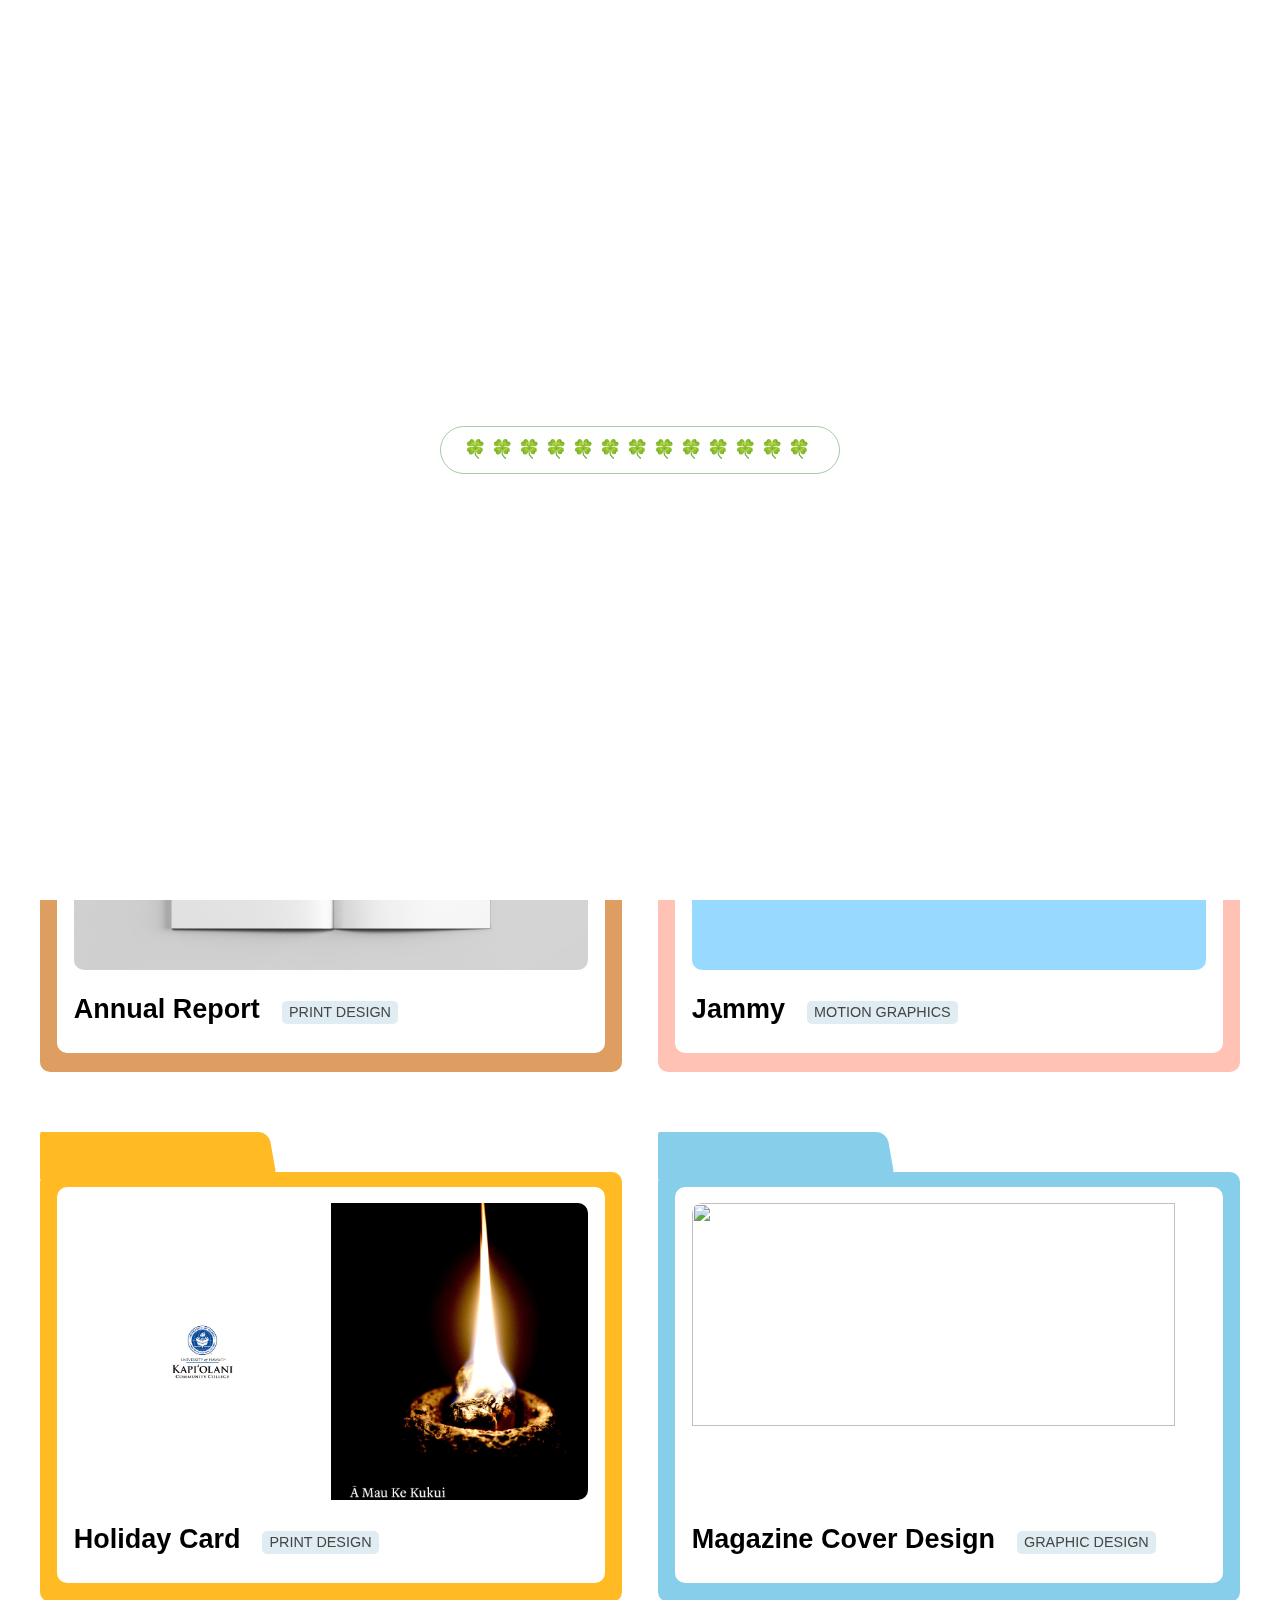
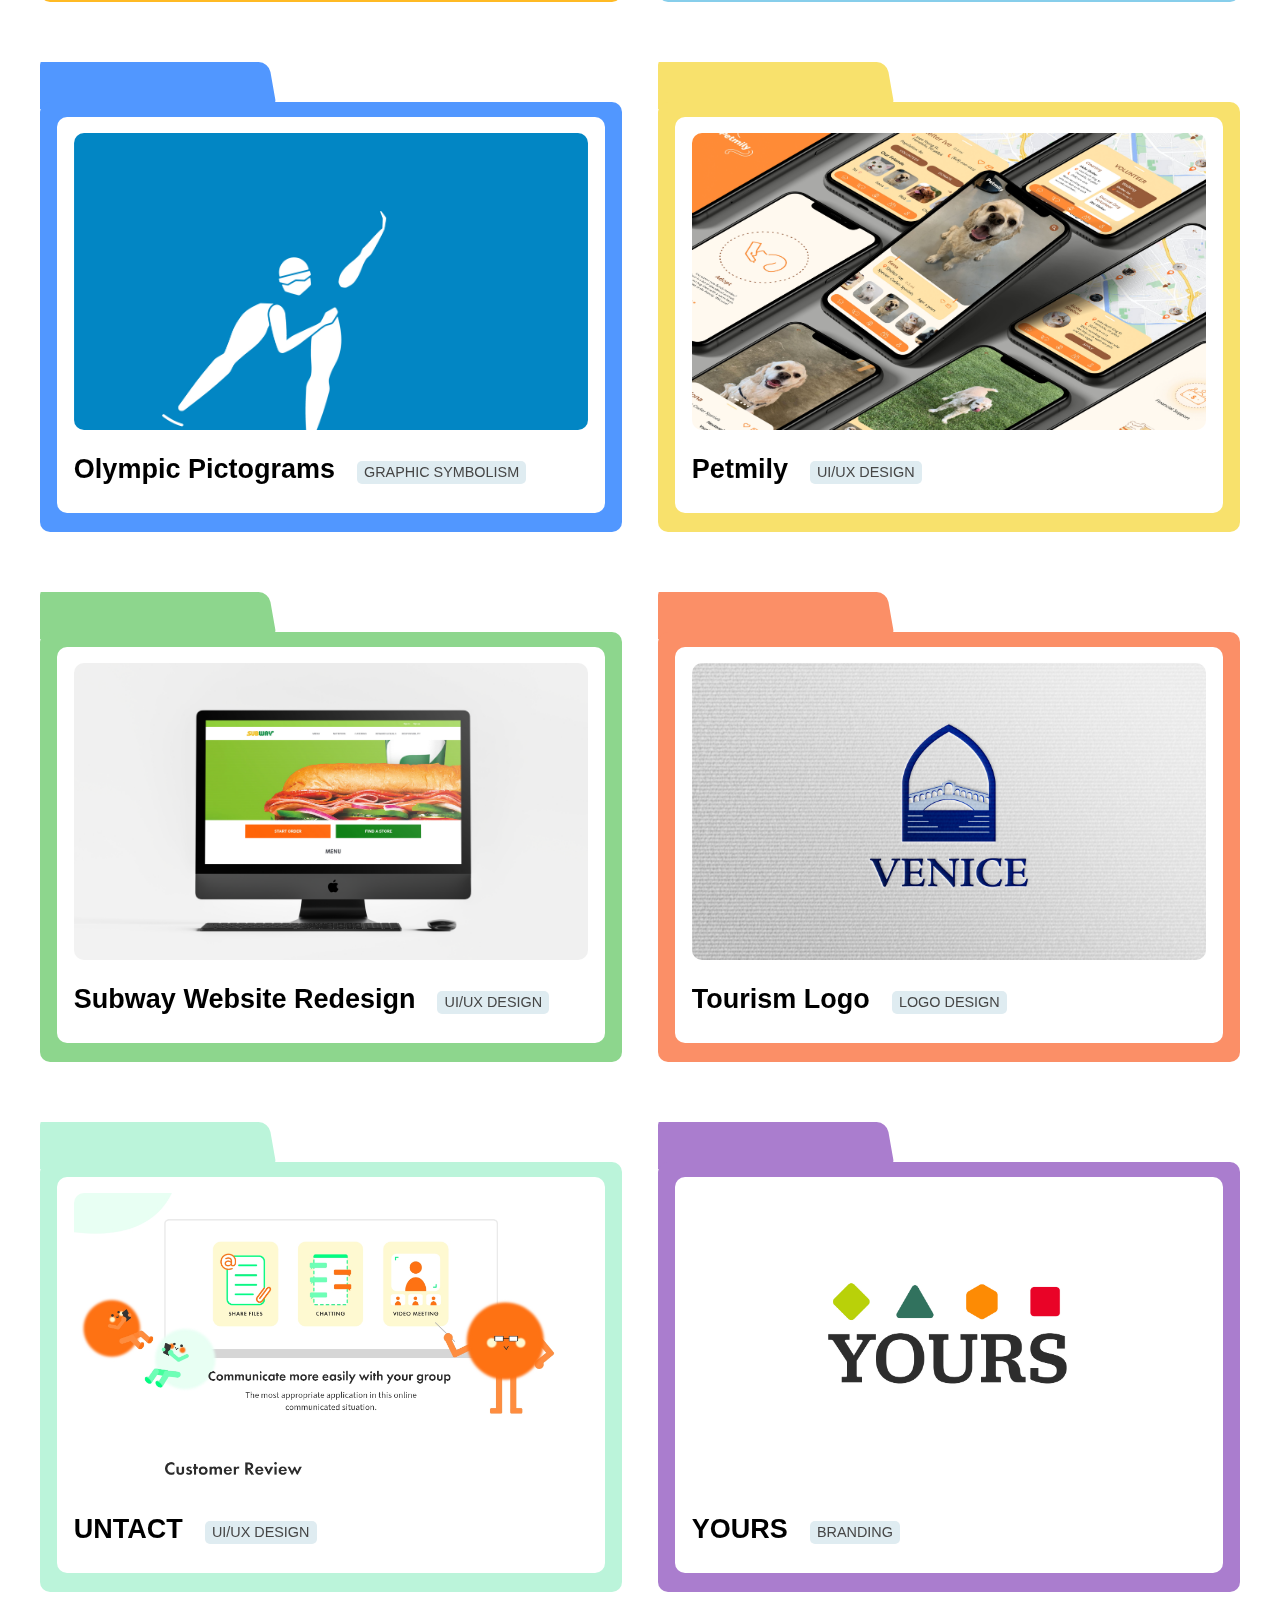
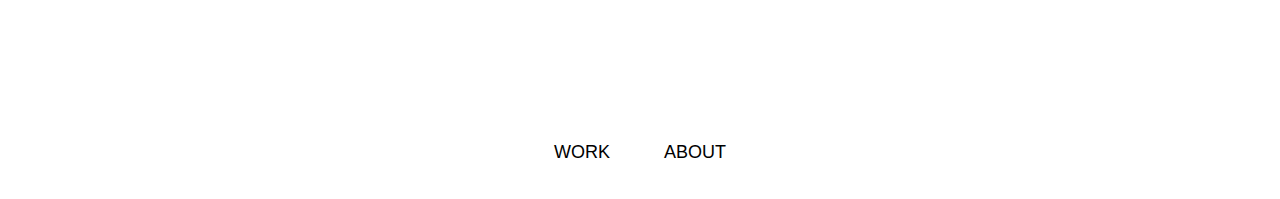
==== index.html @ aa12ef84 "editing" ====
<!DOCTYPE html>
<html lang="en">
<head>
    <meta charset="UTF-8">
    <meta http-equiv="X-UA-Compatible" content="IE=edge">
    <meta name="viewport" content="width=device-width, initial-scale=1.0">
    <title>portfolio2022</title>

    <!-- MAIN CSS STYLES -->
    <link rel="stylesheet" href="css/style.css">

    <!-- ADOBE FONTS -->
    <link rel="stylesheet" href="https://use.typekit.net/hqu1irl.css">

</head>

<body>
    <div class="splashscreen">
        <div class="progress-bar" id="progress">
            <div class="progress-bar__percent" data-emoji="🍀"></div>
        </div>
    </div>
    
    <header class="site-header">
        <div class="container">
            <div class="site-logo">
                <h1><a href="index.html"><img src="img/my logo.png" alt="logo"></a></h1>
            </div>
            <nav class="site-nav">
                <ul>
                    <li><a href="#work">WORK</a></li>
                    <li><a href="about.html">ABOUT</a></li>
                </ul>
            </nav>
        </div>
    </header>

    <main class="site-main">
        <section class="hero">
            <div class="container">
                <div class="hero-left">
                    <h1 class="color">Hello World!</h1> 
                    <h1>I'm Jiho Han.</h1><br>
                    <h2>Lorem ipsum dolor sit amet consectetur<br> adipisicing elit. Sapiente, expedita.</h2>
                </div>
                <div class="hero-right">
                    <img src="img/memojihov2.gif" alt="herogif">
                </div>
            </div>
        </section>

        
            <div class="container">
                <h2>💻 Portfolio</h2>
            </div>

        <section id="work">
            <div class="container">
                
                <div class="folder float-on-hover">
                    <div class="folder-top first"></div>
                        <div class="folder-square first">
                            <div class="folder-white">
                                <a href="annualreport.html"><img src="img/annualreport/inside 3.jpg"></a>
                                <div class="folder-text">
                                    <h2>Annual Report</h2>
                                    <p>Print Design</p>
                                </div>
                            </div>
                        </div>
                    </div>
                </div>

                <div class="folder float-on-hover">
                    <div class="folder-top second"></div>
                        <div class="folder-square second">
                            <div class="folder-white">
                                <a href="jammy.html"><img src="img/jammy/Jammy.jpg"></a>
                                <div class="folder-text">
                                    <h2>Jammy</h2>
                                    <p>Motion Graphics</p>
                                </div>
                            </div>
                        </div>
                    </div>
                </div>

                <div class="folder float-on-hover">
                    <div class="folder-top third"></div>
                        <div class="folder-square third">
                            <div class="folder-white">
                                <a href="holidaycard.html"><img src="img/holidaycard/2021_KCC_HolidayCard_V3.jpg"></a>
                                <div class="folder-text">
                                    <h2>Holiday Card</h2>
                                    <p>Print Design</p>
                                </div>
                            </div>
                        </div>
                    </div>
                </div>

                <div class="folder float-on-hover">
                    <div class="folder-top fourth"></div>
                        <div class="folder-square fourth">
                            <div class="folder-white">
                                <a href="leahi.html"><img src="img/leahicover/cover1.jpg"></a>
                                <div class="folder-text">
                                    <h2>Magazine Cover Design</h2>
                                    <p>Graphic Design</p>
                                </div>
                            </div>
                        </div>
                    </div>
                </div>

                <div class="folder float-on-hover">
                    <div class="folder-top fifth"></div>
                        <div class="folder-square fifth">
                            <div class="folder-white">
                                <a href="olympic.html"><img src="img/olympic/cover.jpg"></a>
                                <div class="folder-text">
                                    <h2>Olympic Pictograms</h2>
                                    <p>Graphic Symbolism</p>
                                </div>
                            </div>
                        </div>
                    </div>
                </div>

                <div class="folder float-on-hover">
                    <div class="folder-top sixth"></div>
                        <div class="folder-square sixth">
                            <div class="folder-white">
                                <a href="petmily.html"><img src="img/petmily/cover.jpg"></a>
                                <div class="folder-text">
                                    <h2>Petmily</h2>
                                    <p>UI/UX Design</p>
                                </div>
                            </div>
                        </div>
                    </div>
                </div>

                <div class="folder float-on-hover">
                    <div class="folder-top seventh"></div>
                        <div class="folder-square seventh">
                            <div class="folder-white">
                                <a href="subway.html"><img src="img/subway/Mockup1.jpg"></a>
                                <div class="folder-text">
                                    <h2>Subway Website Redesign</h2>
                                    <p>UI/UX Design</p>
                                </div>
                            </div>
                        </div>
                    </div>
                </div>

                <div class="folder float-on-hover">
                    <div class="folder-top eighth"></div>
                        <div class="folder-square eighth">
                            <div class="folder-white">
                                <a href="tourismlogo.html"><img src="img/tourismlogo/Tourism Logo mockup.jpg"></a>
                                <div class="folder-text">
                                    <h2>Tourism Logo</h2>
                                    <p>Logo Design</p>
                                </div>
                            </div>
                        </div>
                    </div>
                </div>

                <div class="folder float-on-hover">
                    <div class="folder-top ninth"></div>
                        <div class="folder-square ninth">
                            <div class="folder-white">
                                <a href="untact.html"><img src="img/untact/Untact1.jpg"></a>
                                <div class="folder-text">
                                    <h2>UNTACT</h2>
                                    <p>UI/UX Design</p>
                                </div>
                            </div>
                        </div>
                    </div>
                </div>

                <div class="folder float-on-hover">
                    <div class="folder-top tenth"></div>
                        <div class="folder-square tenth">
                            <div class="folder-white">
                                <a href="yours.html"><img src="img/yours/Logo-01.jpg"></a>
                                <div class="folder-text">
                                    <h2>YOURS</h2>
                                    <p>Branding</p>
                                </div>
                            </div>
                        </div>
                    </div>
                </div>

            </div>
        </section>
    </main>

    <footer class="site-footer">
        <div class="container">
            <nav class="site-nav">
                <ul>
                    <li><a href="index.html">WORK</a></li>
                    <li><a href="about.html">ABOUT</a></li>
                </ul>
            </nav>
        </div>
    </footer>


    <!-- EMOJI LOADING BAR -->
    <script src="js/loading.js"></script>

</body>

</html>
---- css/style.css ----
/* GLOBAL RESETS */
* {
  -webkit-box-sizing: border-box;
          box-sizing: border-box;
}

html {
  background-color: white;
}

body {
  margin: 0;
}

#sub-work {
  background-color: rgba(255, 235, 193, 0.11);
}

/* COLOR FOR FOLDERS */
a {
  text-decoration: none;
  cursor: pointer;
}

.site-header {
  display: block;
}
.site-header .container {
  display: -webkit-box;
  display: -ms-flexbox;
  display: flex;
  -webkit-box-pack: justify;
      -ms-flex-pack: justify;
          justify-content: space-between;
  padding-bottom: 1em;
}
.site-header .site-logo {
  margin-top: 1.2em;
}
.site-header .site-logo img {
  width: 60%;
}
.site-header .site-nav ul {
  display: -webkit-box;
  display: -ms-flexbox;
  display: flex;
  margin-top: 2em;
}
.site-header .site-nav ul li {
  list-style: none;
  margin-left: 1.5em;
}
.site-header .site-nav ul li a {
  color: black;
}

.site-footer {
  display: block;
  margin-bottom: 1em;
}
.site-footer .container {
  display: -webkit-box;
  display: -ms-flexbox;
  display: flex;
  -webkit-box-pack: center;
      -ms-flex-pack: center;
          justify-content: center;
}
.site-footer .site-nav ul {
  display: -webkit-box;
  display: -ms-flexbox;
  display: flex;
  margin-top: 2em;
  padding: 0;
}
.site-footer .site-nav ul li {
  list-style: none;
  margin: 0 1.5em;
}
.site-footer .site-nav ul li a {
  color: black;
}

/* CONTAINER */
.container {
  max-width: 1200px;
  margin: 0 auto;
}

.sub-container {
  max-width: 1000px;
  margin: 0 auto;
}

/* MEDIA QUERIES */
/* RESPONSIVE TYPOGRAPHY */
body {
  font-size: 87.5%;
}

@media (min-width: 768px) {
  body {
    font-size: 100%;
  }
}
@media (min-width: 1250px) {
  body {
    font-size: 112.5%;
  }
}
/* VIDEO */
video {
  max-width: 1000px;
  margin: 0 auto;
}

/* SUB-PAGE TEXT LAYOUT */
.row {
  display: -webkit-box;
  display: -ms-flexbox;
  display: flex;
  -webkit-box-pack: justify;
      -ms-flex-pack: justify;
          justify-content: space-between;
  margin-bottom: 1em;
}

.row-center {
  display: -webkit-box;
  display: -ms-flexbox;
  display: flex;
  -webkit-box-pack: center;
      -ms-flex-pack: center;
          justify-content: center;
  margin-bottom: 1em;
}

.one-half.column {
  width: 49%;
}

.one-third.column {
  width: 32%;
}

.two-thirds.column {
  width: 60%;
}

.one-fourth.column {
  width: 24%;
}

.three-fourth.column {
  width: 70%;
}

/* FOR UNTACT GRID */
.grid-container {
  display: -ms-grid;
  display: grid;
  -ms-grid-columns: 490px 1em 490px;
  grid-template-columns: 490px 490px;
  -ms-grid-rows: 700px 1em 375px 1em auto;
  grid-template-rows: 700px 375px auto;
  grid-gap: 1em;
}
.grid-container > *:nth-child(1) {
  -ms-grid-row: 1;
  -ms-grid-column: 1;
}
.grid-container > *:nth-child(2) {
  -ms-grid-row: 1;
  -ms-grid-column: 3;
}
.grid-container > *:nth-child(3) {
  -ms-grid-row: 3;
  -ms-grid-column: 1;
}
.grid-container > *:nth-child(4) {
  -ms-grid-row: 3;
  -ms-grid-column: 3;
}
.grid-container > *:nth-child(5) {
  -ms-grid-row: 5;
  -ms-grid-column: 1;
}
.grid-container > *:nth-child(6) {
  -ms-grid-row: 5;
  -ms-grid-column: 3;
}
.grid-container img {
  margin: 0;
}

.grid-item4 {
  padding-top: 335px;
}

.grid-container img {
  max-width: 100%;
}

.site-nav a {
  position: relative;
}
.site-nav a::before {
  -webkit-transform: scaleX(0);
          transform: scaleX(0);
  -webkit-transform-origin: bottom right;
          transform-origin: bottom right;
}
.site-nav a:hover::before {
  -webkit-transform: scaleX(1);
          transform: scaleX(1);
  -webkit-transform-origin: bottom left;
          transform-origin: bottom left;
}
.site-nav a::before {
  content: " ";
  display: block;
  position: absolute;
  top: 0;
  right: 0;
  bottom: 0;
  left: 0;
  inset: 0 0 0 0;
  background: #ffba26;
  z-index: -1;
  -webkit-transition: -webkit-transform 0.3s ease;
  transition: -webkit-transform 0.3s ease;
  transition: transform 0.3s ease;
  transition: transform 0.3s ease, -webkit-transform 0.3s ease;
}

.site-logo a {
  position: relative;
}
.site-logo a::before {
  -webkit-transform: scaleX(0);
          transform: scaleX(0);
  -webkit-transform-origin: bottom right;
          transform-origin: bottom right;
}
.site-logo a:hover::before {
  -webkit-transform: scaleX(1);
          transform: scaleX(1);
  -webkit-transform-origin: bottom left;
          transform-origin: bottom left;
}
.site-logo a::before {
  content: " ";
  display: block;
  position: absolute;
  top: 0;
  right: 0;
  bottom: 0;
  left: 0;
  inset: 70% 0 0 0;
  background: #ffba26;
  z-index: -1;
  -webkit-transition: -webkit-transform 0.3s ease;
  transition: -webkit-transform 0.3s ease;
  transition: transform 0.3s ease;
  transition: transform 0.3s ease, -webkit-transform 0.3s ease;
}

.float-on-hover {
  -webkit-transform: perspective(1px) translateZ(0);
          transform: perspective(1px) translateZ(0);
  -webkit-transition-duration: 0.3s;
          transition-duration: 0.3s;
  -webkit-transition-property: -webkit-transform;
  transition-property: -webkit-transform;
  transition-property: transform;
  transition-property: transform, -webkit-transform;
  -webkit-transition-timing-function: ease-out;
          transition-timing-function: ease-out;
}

.float-on-hover:hover {
  -webkit-transform: translateY(-1em);
          transform: translateY(-1em);
}

.splashscreen {
  position: fixed;
  top: 0;
  left: 0;
  width: 100%;
  height: 100vh;
  background-color: white;
  opacity: 1;
  z-index: 500;
  display: -ms-grid;
  display: grid;
  place-items: center;
  -webkit-animation-name: fade-out;
          animation-name: fade-out;
  -webkit-animation-duration: 0.3s;
          animation-duration: 0.3s;
  -webkit-animation-delay: 2s;
          animation-delay: 2s;
  -webkit-animation-fill-mode: forwards;
          animation-fill-mode: forwards;
}

@-webkit-keyframes fade-out {
  0% {
    opacity: 1;
  }
  100% {
    opacity: 0;
    z-index: -1;
  }
}

@keyframes fade-out {
  0% {
    opacity: 1;
  }
  100% {
    opacity: 0;
    z-index: -1;
  }
}
.progress-bar {
  z-index: 510;
  width: 400px;
  height: 48px;
  -webkit-box-flex: 0;
      -ms-flex: 0 0 340px;
          flex: 0 0 340px;
  -ms-flex-item-align: center;
      -ms-grid-row-align: center;
      align-self: center;
  padding: 1em 0.5em;
  border: 1px solid rgba(0, 100, 0, 0.342);
  border-radius: 24px;
  text-align: left;
}
.progress-bar__percent {
  display: inline-block;
  position: relative;
  bottom: 1.15em;
  text-align: center;
  width: 16px;
  height: 16px;
  float: left;
  padding: 0.75em;
}
.progress-bar__percent::before {
  display: block;
  content: attr(data-emoji);
}

.hero {
  padding: 3em 0;
}

.hero .container {
  display: -webkit-box;
  display: -ms-flexbox;
  display: flex;
  -webkit-box-pack: justify;
      -ms-flex-pack: justify;
          justify-content: space-between;
  font-family: "arboria", Helvetica, sans-serif;
}
.hero .container .hero-left {
  margin-top: 2.5em;
}
.hero .container .hero-left h1 {
  font-size: 4em;
  line-height: 1.1;
  text-align: left;
}
.hero .container .hero-left h2 {
  font-size: 1.8em;
  line-height: 1.3;
  font-weight: 300;
  margin: 0;
}
.hero .container .hero-left .color {
  color: #ffba26;
}
.hero .container .hero-right {
  max-width: 50%;
}

.about-hero {
  margin-bottom: 8em;
}
.about-hero .container {
  display: -webkit-box;
  display: -ms-flexbox;
  display: flex;
  -webkit-box-pack: center;
      -ms-flex-pack: center;
          justify-content: center;
  font-family: "arboria", Helvetica, sans-serif;
}

.about-right {
  margin-top: 4em;
  margin-left: 3em;
  -webkit-box-pack: left;
      -ms-flex-pack: left;
          justify-content: left;
  -webkit-box-align: center;
      -ms-flex-align: center;
          align-items: center;
}
.about-right h1 {
  font-size: 2em;
  margin: 0;
}
.about-right h2 {
  margin: 0;
  color: #ffba26;
}
.about-right h3 {
  font-weight: 300;
}
.about-right ul {
  list-style: none;
}
.about-right ul hr {
  display: block;
  margin-top: 0.5em;
  margin-bottom: 0.5em;
  margin-left: auto;
  margin-right: auto;
  border-style: inset;
  border-width: 1px;
}

.sub-hero .annualreport {
  background-image: url(../img/holidaycard/cover.jpg);
  background-position: center;
  background-size: cover;
  background-repeat: no-repeat;
}
.sub-hero .jammy {
  background-image: url(../img/jammy/Jammy.jpg);
  background-position: center;
  background-size: cover;
  background-repeat: no-repeat;
}
.sub-hero .holidaycard {
  background-image: url(../img/holidaycard/cover.jpg);
  background-position: center;
  background-size: cover;
  background-repeat: no-repeat;
}
.sub-hero .leahi {
  background-image: url(../../img/leahicover/cover1.jpg);
  background-position: center;
  background-size: cover;
  background-repeat: no-repeat;
}
.sub-hero .olympic {
  background-image: url(../img/olympic/cover.jpg);
  background-position: center;
  background-size: cover;
  background-repeat: no-repeat;
}
.sub-hero .petmily {
  background-image: url(../img/petmily/cover.jpg);
  background-position: center;
  background-size: cover;
  background-repeat: no-repeat;
}
.sub-hero .subway {
  background-image: url(../img/subway/Mockup1.jpg);
  background-position: center;
  background-size: cover;
  background-repeat: no-repeat;
}
.sub-hero .tourism {
  background-image: url(../img/tourismlogo/nathan-riley-k-7nACY1gC0-unsplash.jpg);
  background-position: center;
  background-size: cover;
  background-repeat: no-repeat;
}
.sub-hero .yours {
  background-image: url(../img/yours/Logo-01.jpg);
  background-position: center;
  background-size: cover;
  background-repeat: no-repeat;
}
.sub-hero .untact {
  background-image: url(../img/untact/logo-01.jpg);
  background-position: center;
  background-size: cover;
  background-repeat: no-repeat;
}
.sub-hero h1 {
  font-family: "arboria", Helvetica, sans-serif;
  font-size: 10em;
  position: relative;
  text-align: center;
  color: white;
  z-index: 2;
  padding: 20vh;
  background-color: rgba(0, 0, 0, 0.288);
}

#sub-work .annualreport-back {
  background-color: #df9e61;
  width: 100%;
  margin: 0;
  color: transparent;
  font-size: 0.5em;
}
#sub-work .jammy-back {
  background-color: #FFC2B4;
  width: 100%;
  margin: 0;
  color: transparent;
  font-size: 0.5em;
}
#sub-work .holidaycard-back {
  background-color: #ffba24;
  width: 100%;
  margin: 0;
  color: transparent;
  font-size: 0.5em;
}
#sub-work .leahi-back {
  background-color: skyblue;
  width: 100%;
  margin: 0;
  color: transparent;
  font-size: 0.5em;
}
#sub-work .olympic-back {
  background-color: #5197ff;
  width: 100%;
  margin: 0;
  color: transparent;
  font-size: 0.5em;
}
#sub-work .petmily-back {
  background-color: #F8E16C;
  width: 100%;
  margin: 0;
  color: transparent;
  font-size: 0.5em;
}
#sub-work .subway-back {
  background-color: #8dd68d;
  width: 100%;
  margin: 0;
  color: transparent;
  font-size: 0.5em;
}
#sub-work .tourism-back {
  background-color: #FB8F67;
  width: 100%;
  margin: 0;
  color: transparent;
  font-size: 0.5em;
}
#sub-work .yours-back {
  background-color: #AA7DCE;
  width: 100%;
  margin: 0;
  color: transparent;
  font-size: 0.5em;
}
#sub-work .untact-back {
  background-color: #BBF4DA;
  width: 100%;
  margin: 0;
  color: transparent;
  font-size: 0.5em;
}

/* RESPONSIVE IMAGES */
img {
  max-width: 100%;
  height: auto;
}

/* MAIN PAGE FOLDER WORK */
#work {
  max-width: 1200px;
  margin: 0 auto;
  display: -ms-grid;
  display: grid;
  grid-column-gap: 2em;
  -ms-grid-rows: (530px)[4];
  grid-template-rows: repeat(4, 530px);
  -ms-grid-columns: 1fr 2em 1fr;
  grid-template-columns: 1fr 1fr;
  padding: 0.5em 0;
}
#work > *:nth-child(1) {
  -ms-grid-row: 1;
  -ms-grid-column: 1;
}
#work > *:nth-child(2) {
  -ms-grid-row: 1;
  -ms-grid-column: 3;
}
#work > *:nth-child(3) {
  -ms-grid-row: 2;
  -ms-grid-column: 1;
}
#work > *:nth-child(4) {
  -ms-grid-row: 2;
  -ms-grid-column: 3;
}
#work > *:nth-child(5) {
  -ms-grid-row: 3;
  -ms-grid-column: 1;
}
#work > *:nth-child(6) {
  -ms-grid-row: 3;
  -ms-grid-column: 3;
}
#work > *:nth-child(7) {
  -ms-grid-row: 4;
  -ms-grid-column: 1;
}
#work > *:nth-child(8) {
  -ms-grid-row: 4;
  -ms-grid-column: 3;
}

@media (max-width: 768px) {
  #work {
    display: -webkit-box;
    display: -ms-flexbox;
    display: flex;
    -ms-flex-wrap: wrap;
        flex-wrap: wrap;
  }
  #work .folder-text {
    margin-top: 0.5em;
  }
  #work h2 {
    font-size: 2em;
  }
  #work p {
    font-size: 1em;
  }
}
@media (max-width: 1245px) {
  body {
    margin-left: 1.3em;
    margin-right: 1.3em;
  }
}
.folder {
  max-width: 100%;
  height: auto;
  aspect-ratio: 1;
  overflow: hidden;
  border-radius: 10px;
  position: relative;
}
.folder .folder-top {
  width: 100%;
  height: 8%;
  background: #fceca5;
  -webkit-transform: skew(10deg) translate(-60%);
          transform: skew(10deg) translate(-60%);
  position: relative;
  top: 7px;
  border-radius: 10px;
}
.folder .folder-square {
  background: #fceca5;
  width: 100%;
  height: 74%;
  position: relative;
  border-radius: 10px;
  z-index: 1;
}
.folder .folder-square img {
  border-radius: 10px;
  width: 94%;
  height: 75%;
  margin: 3%;
  margin-bottom: 0;
  -o-object-fit: cover;
     object-fit: cover;
  overflow: hidden;
}
.folder .folder-text {
  display: -webkit-box;
  display: -ms-flexbox;
  display: flex;
  -webkit-box-align: center;
      -ms-flex-align: center;
          align-items: center;
  margin-top: 0.3em;
}
.folder .folder-text h2 {
  margin-top: 2.5%;
  margin-left: 3%;
}
.folder .folder-text p {
  font-size: 0.8em;
  margin-top: 0.8em;
  margin-left: 4%;
  color: #464646;
  padding: 0.2em 0.5em 0.3em 0.5em;
  background-color: #dfecf1;
  border-radius: 5px;
  text-transform: uppercase;
}
.folder .folder-white {
  background: white;
  width: 94%;
  height: 92%;
  position: relative;
  top: 3.5%;
  left: 3%;
  border-radius: 10px;
}

/* SUB-PAGE */
.sub-container {
  padding: 3em 0;
  font-family: "arboria", Helvetica, sans-serif;
}
.sub-container h3 {
  font-weight: 400;
  margin-top: 0.2em;
  margin-bottom: 0.5em;
}
.sub-container p {
  margin-bottom: 4em;
}
.sub-container .button {
  margin-top: 3em;
}
.sub-container .button h3 {
  display: inline-block;
  padding: 0.5em 1em;
  font-weight: 700;
  color: white;
  background-color: #ffba26;
  text-align: center;
}
.sub-container .button:hover h3 {
  background-color: lightgreen;
}

/* FOLDER COLORS */
.folder-top.first,
.folder-square.first {
  background-color: #df9e61;
}

.folder-top.second,
.folder-square.second {
  background-color: #FFC2B4;
}

.folder-top.third,
.folder-square.third {
  background-color: #ffba24;
}

.folder-top.fourth,
.folder-square.fourth {
  background-color: skyblue;
}

.folder-top.fifth,
.folder-square.fifth {
  background-color: #5197ff;
}

.folder-top.sixth,
.folder-square.sixth {
  background-color: #F8E16C;
}

.folder-top.seventh,
.folder-square.seventh {
  background-color: #8dd68d;
}

.folder-top.eighth,
.folder-square.eighth {
  background-color: #FB8F67;
}

.folder-top.ninth,
.folder-square.ninth {
  background-color: #BBF4DA;
}

.folder-top.tenth,
.folder-square.tenth {
  background-color: #AA7DCE;
}

h1 {
  margin: 0;
}

h2 {
  font-family: "arboria", Helvetica, sans-serif;
}

h3 {
  margin: 0;
}

.site-header,
.site-footer {
  font-family: "arboria", Helvetica, sans-serif;
}

#work {
  font-family: "arboria", Helvetica, sans-serif;
}
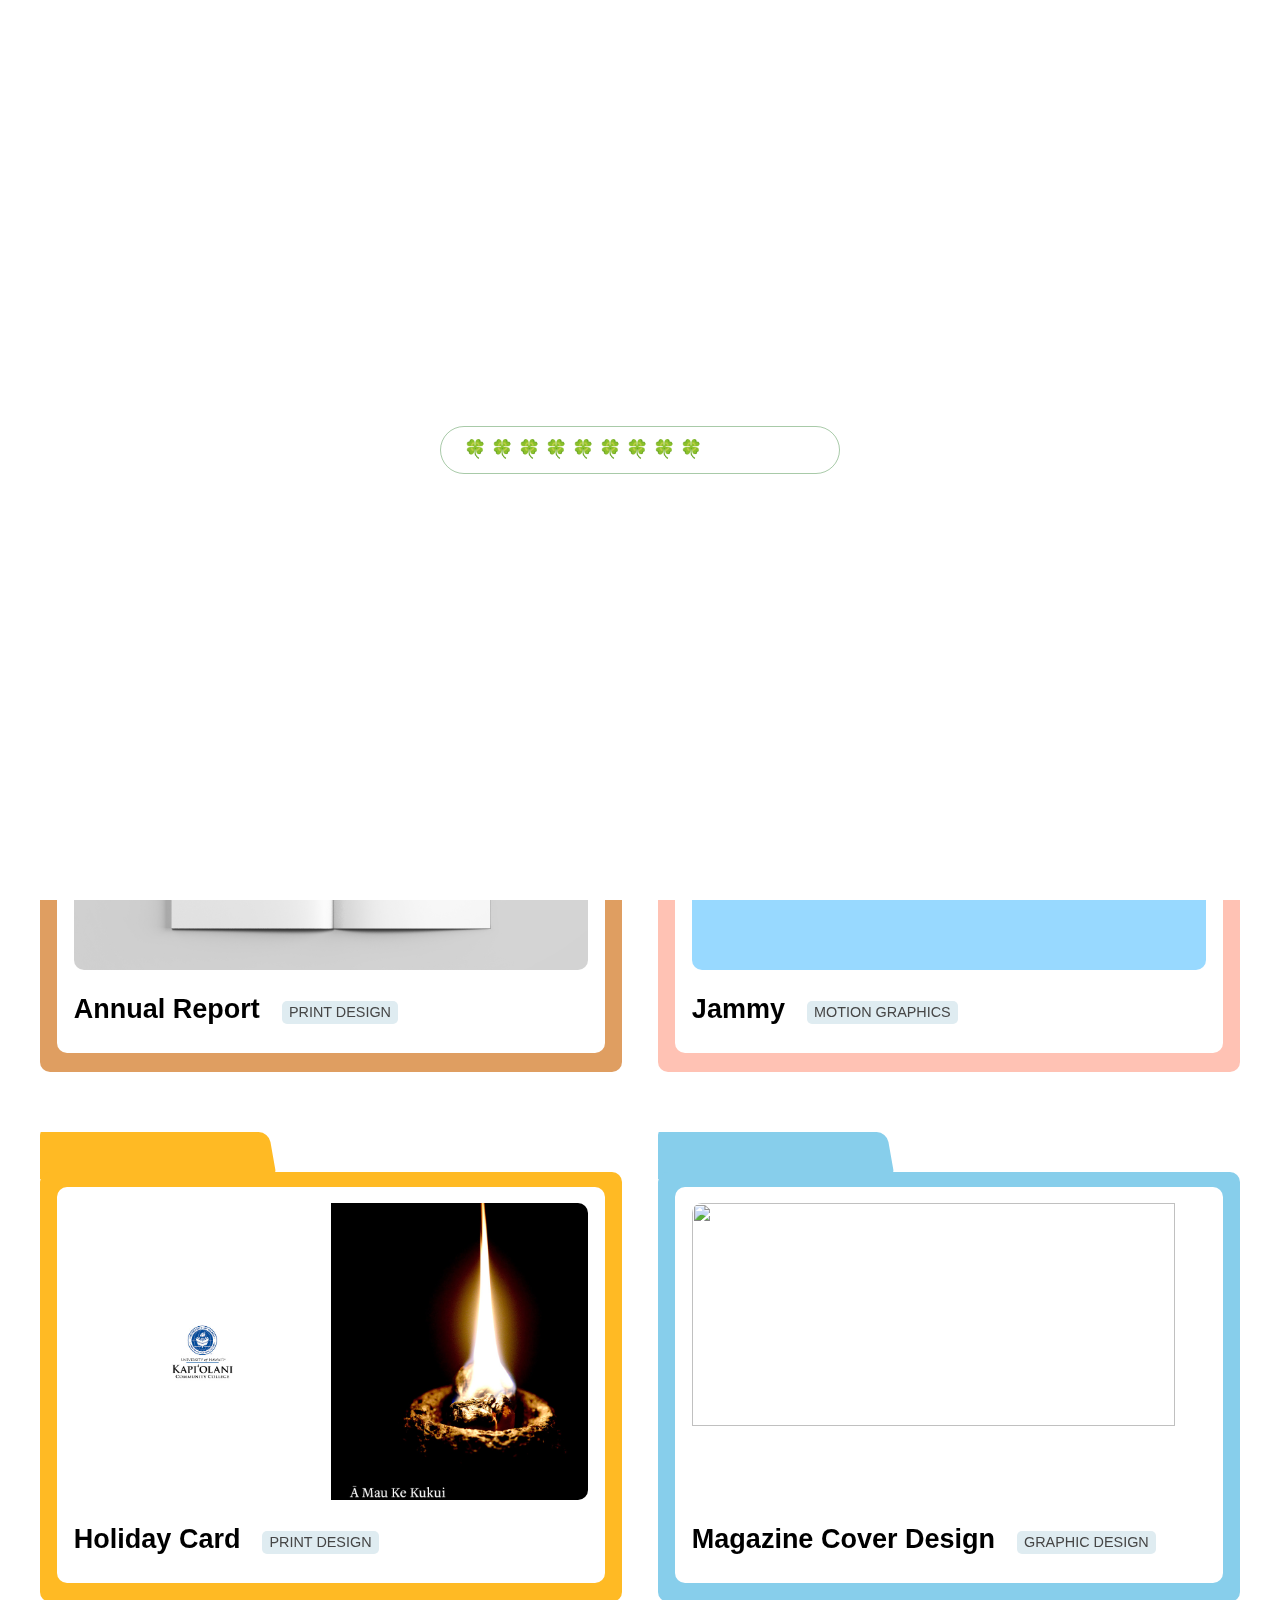
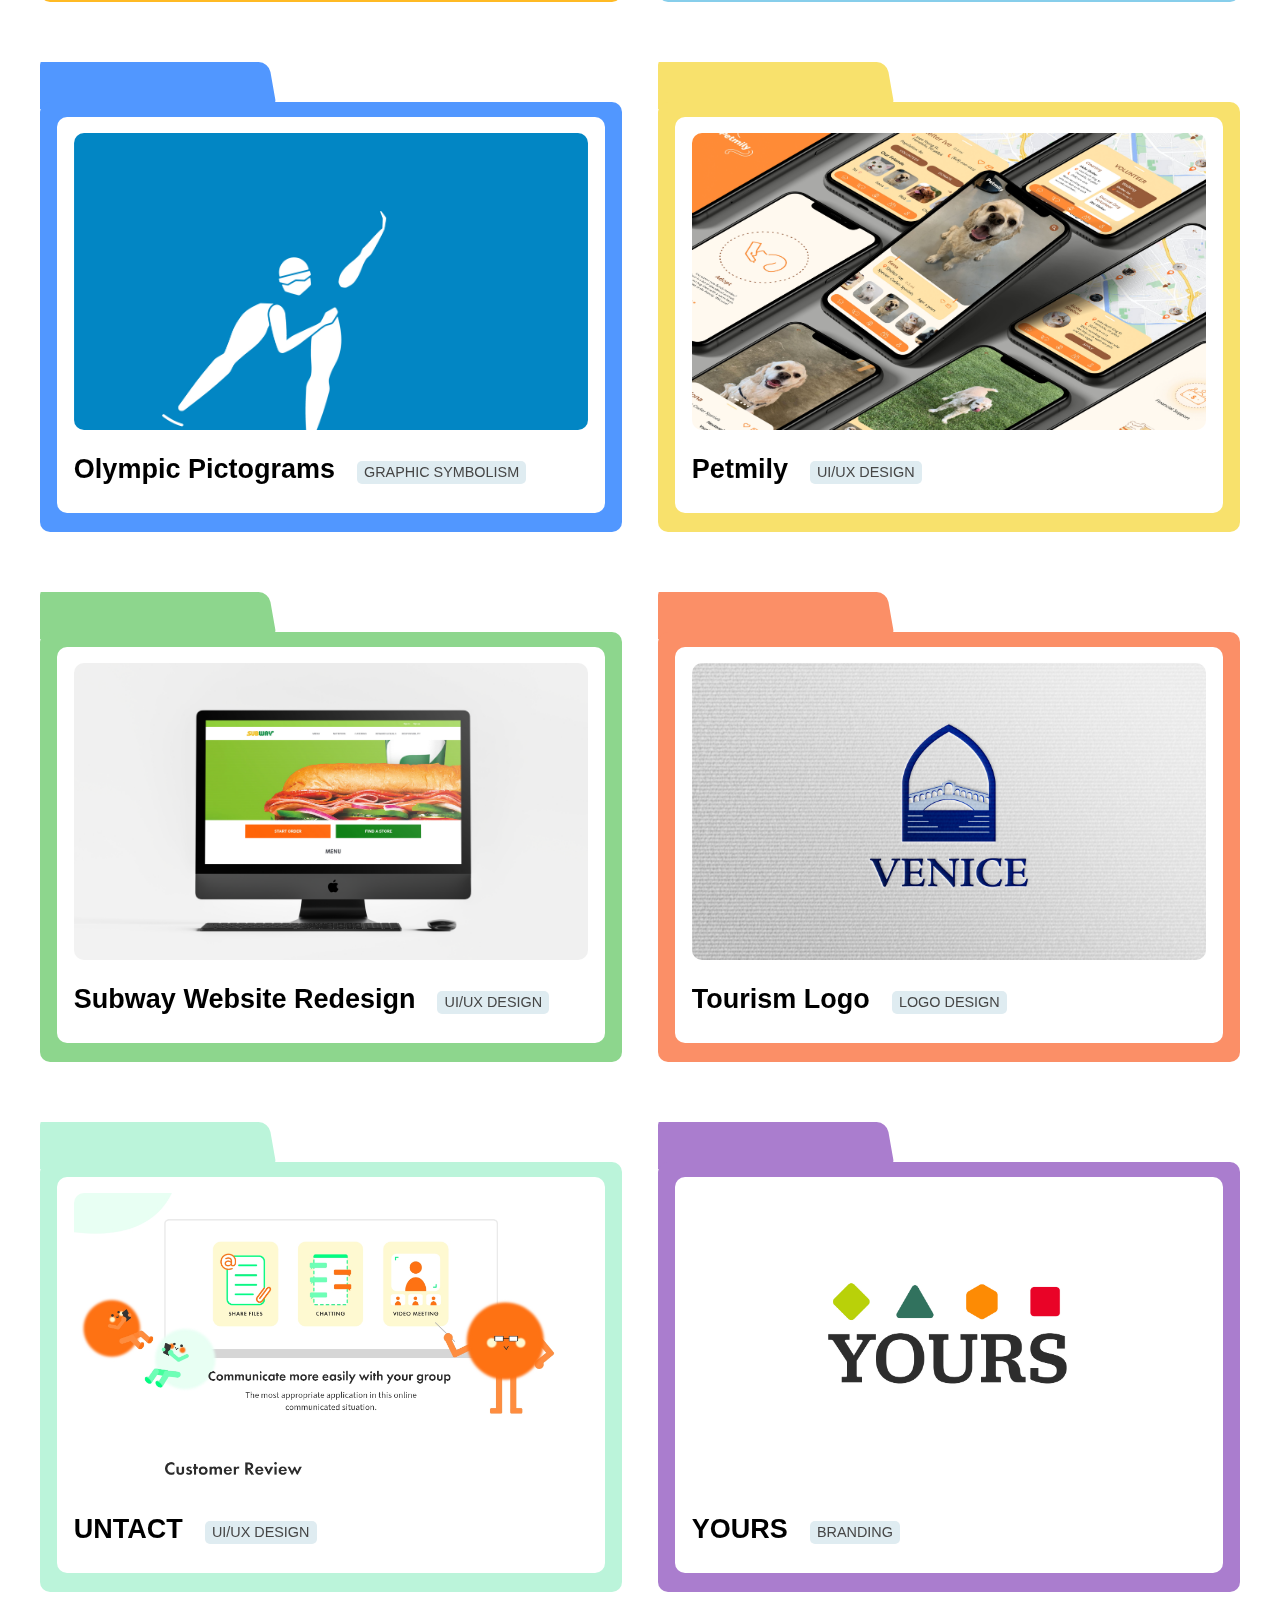
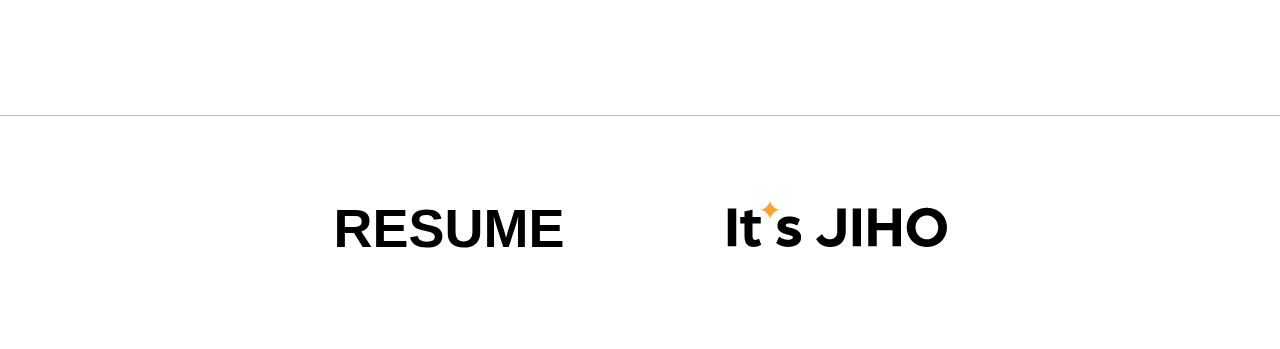
==== commit 8ad57027: "footer&img&text edit" ====
--- a/index.html
+++ b/index.html
@@ -41,7 +41,7 @@
                 <div class="hero-left">
                     <h1 class="color">Hello World!</h1> 
                     <h1>I'm Jiho Han.</h1><br>
-                    <h2>Lorem ipsum dolor sit amet consectetur<br> adipisicing elit. Sapiente, expedita.</h2>
+                    <h2>I'm a UI designer in Hawaii.<br> Nice to see you!</h2>
                 </div>
                 <div class="hero-right">
                     <img src="img/memojihov2.gif" alt="herogif">
@@ -196,26 +196,34 @@
                         </div>
                     </div>
                 </div>
-
+                
             </div>
         </section>
     </main>
 
+    <hr>
     <footer class="site-footer">
         <div class="container">
             <nav class="site-nav">
                 <ul>
-                    <li><a href="index.html">WORK</a></li>
-                    <li><a href="about.html">ABOUT</a></li>
+                    <li><a href="img/Resume v3.pdf">RESUME</a></li>
+                    <li><a href="index.html"><img src="img/my logo.png" alt="logo"></a></li>
                 </ul>
             </nav>
         </div>
+        
     </footer>
 
 
     <!-- EMOJI LOADING BAR -->
     <script src="js/loading.js"></script>
 
+    <!-- SMOOTH SCROLL BY CHRIS FERDINANDI https://github.com/cferdinandi/smooth-scroll -->
+    <script src="js/smoothscroll.js"></script>
+    <script>
+        var scroll = new SmoothScroll('a[href*="#"]');
+    </script>
+
 </body>
 
 </html>--- a/css/style.css
+++ b/css/style.css
@@ -10,10 +10,6 @@
 
 body {
   margin: 0;
-}
-
-#sub-work {
-  background-color: rgba(255, 235, 193, 0.11);
 }
 
 /* COLOR FOR FOLDERS */
@@ -54,9 +50,17 @@
   color: black;
 }
 
+hr {
+  border: 0;
+  height: 1px;
+  max-width: 1800px;
+  background-color: #ffba26;
+}
+
 .site-footer {
   display: block;
-  margin-bottom: 1em;
+  padding: 2em;
+  margin-bottom: 2em;
 }
 .site-footer .container {
   display: -webkit-box;
@@ -66,6 +70,12 @@
       -ms-flex-pack: center;
           justify-content: center;
 }
+.site-footer img {
+  -webkit-box-pack: center;
+      -ms-flex-pack: center;
+          justify-content: center;
+  max-width: 100%;
+}
 .site-footer .site-nav ul {
   display: -webkit-box;
   display: -ms-flexbox;
@@ -76,6 +86,8 @@
 .site-footer .site-nav ul li {
   list-style: none;
   margin: 0 1.5em;
+  font-size: 3em;
+  font-weight: bold;
 }
 .site-footer .site-nav ul li a {
   color: black;
@@ -152,7 +164,7 @@
 }
 
 .three-fourth.column {
-  width: 70%;
+  width: 66%;
 }
 
 /* FOR UNTACT GRID */
@@ -442,7 +454,7 @@
   background-repeat: no-repeat;
 }
 .sub-hero .jammy {
-  background-image: url(../img/jammy/Jammy.jpg);
+  background-image: url(../img/jammy/hero.jpg);
   background-position: center;
   background-size: cover;
   background-repeat: no-repeat;
@@ -460,7 +472,7 @@
   background-repeat: no-repeat;
 }
 .sub-hero .olympic {
-  background-image: url(../img/olympic/cover.jpg);
+  background-image: url(../img/olympic/skijump.jpg);
   background-position: center;
   background-size: cover;
   background-repeat: no-repeat;
@@ -472,7 +484,7 @@
   background-repeat: no-repeat;
 }
 .sub-hero .subway {
-  background-image: url(../img/subway/Mockup1.jpg);
+  background-image: url(../img/subway/hero.jpg);
   background-position: center;
   background-size: cover;
   background-repeat: no-repeat;
@@ -484,13 +496,13 @@
   background-repeat: no-repeat;
 }
 .sub-hero .yours {
-  background-image: url(../img/yours/Logo-01.jpg);
+  background-image: url(../img/yours/hero1.jpg);
   background-position: center;
   background-size: cover;
   background-repeat: no-repeat;
 }
 .sub-hero .untact {
-  background-image: url(../img/untact/logo-01.jpg);
+  background-image: url(../img/untact/hero.jpg);
   background-position: center;
   background-size: cover;
   background-repeat: no-repeat;
@@ -498,12 +510,13 @@
 .sub-hero h1 {
   font-family: "arboria", Helvetica, sans-serif;
   font-size: 10em;
+  line-height: 1;
   position: relative;
   text-align: center;
   color: white;
   z-index: 2;
   padding: 20vh;
-  background-color: rgba(0, 0, 0, 0.288);
+  background-color: rgba(0, 0, 0, 0.377);
 }
 
 #sub-work .annualreport-back {
@@ -727,13 +740,23 @@
   padding: 3em 0;
   font-family: "arboria", Helvetica, sans-serif;
 }
+.sub-container img {
+  -webkit-filter: drop-shadow(4px 4px 5px rgba(0, 0, 0, 0.055));
+          filter: drop-shadow(4px 4px 5px rgba(0, 0, 0, 0.055));
+}
 .sub-container h3 {
   font-weight: 400;
-  margin-top: 0.2em;
+  margin-top: 0.1em;
+}
+.sub-container h2 {
+  font-weight: 500;
+  font-size: 1.2em;
   margin-bottom: 0.5em;
+  margin-top: 1.5em;
 }
 .sub-container p {
   margin-bottom: 4em;
+  font-weight: 100;
 }
 .sub-container .button {
   margin-top: 3em;
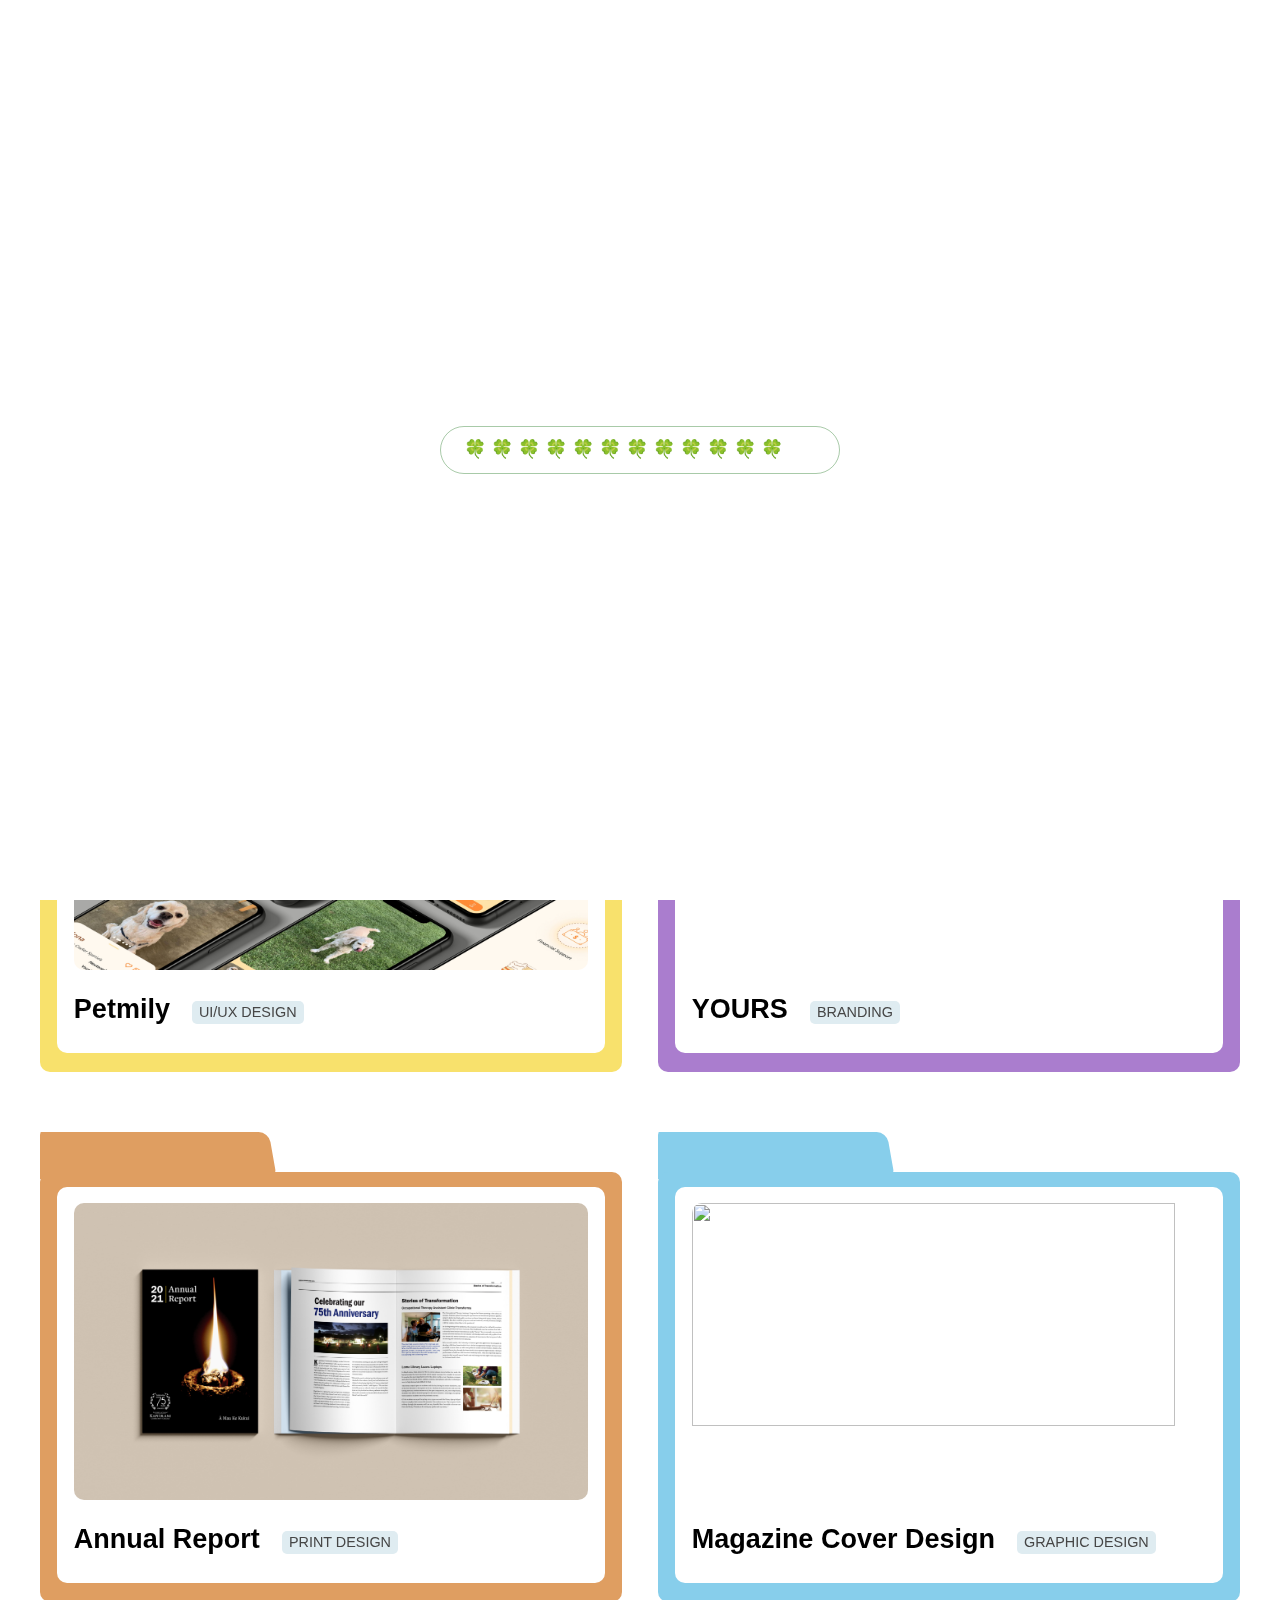
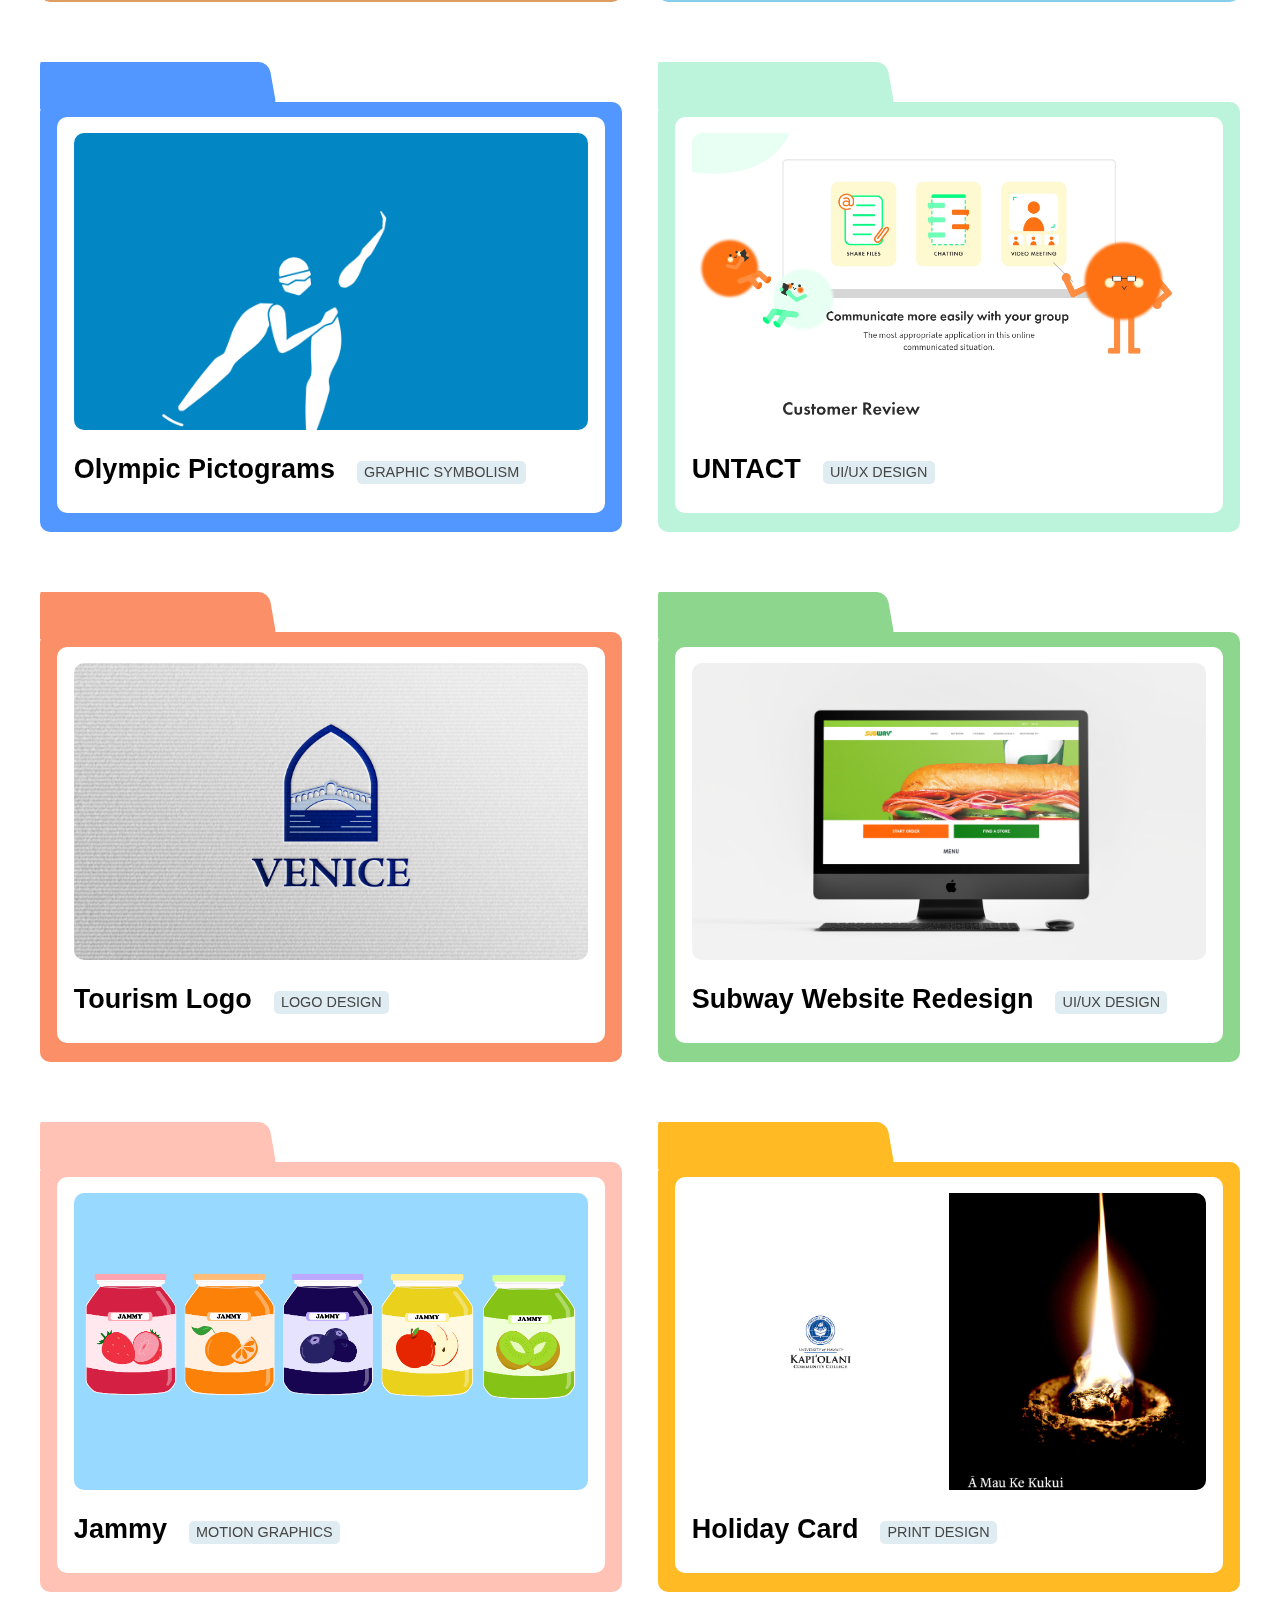
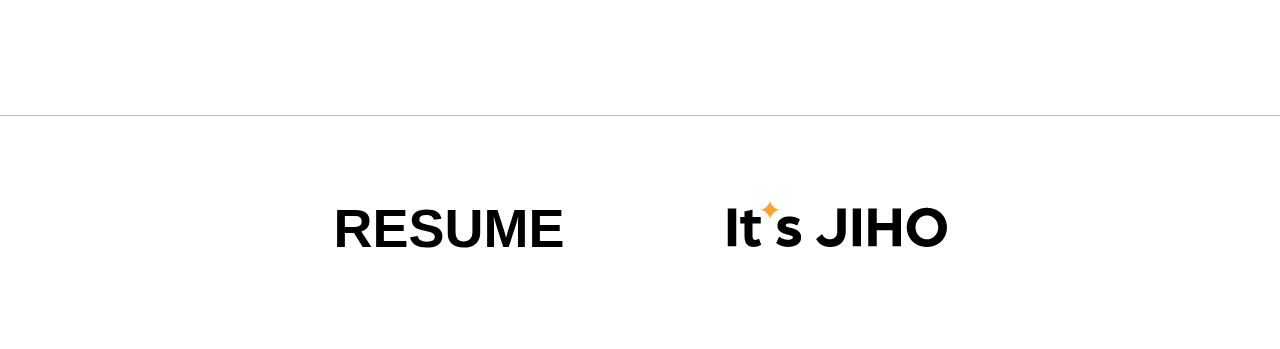
==== commit 663077d8: "fancybox and order editing" ====
--- a/index.html
+++ b/index.html
@@ -41,7 +41,7 @@
                 <div class="hero-left">
                     <h1 class="color">Hello World!</h1> 
                     <h1>I'm Jiho Han.</h1><br>
-                    <h2>I'm a UI designer in Hawaii.<br> Nice to see you!</h2>
+                    <h2>Why do you visit this site<br> What I'm not done yet</h2>
                 </div>
                 <div class="hero-right">
                     <img src="img/memojihov2.gif" alt="herogif">
@@ -56,12 +56,40 @@
 
         <section id="work">
             <div class="container">
+
+                <div class="folder float-on-hover">
+                    <div class="folder-top sixth"></div>
+                        <div class="folder-square sixth">
+                            <div class="folder-white">
+                                <a href="petmily.html"><img src="img/petmily/cover.jpg"></a>
+                                <div class="folder-text">
+                                    <h2>Petmily</h2>
+                                    <p>UI/UX Design</p>
+                                </div>
+                            </div>
+                        </div>
+                    </div>
+                </div>
+
+                <div class="folder float-on-hover">
+                    <div class="folder-top tenth"></div>
+                        <div class="folder-square tenth">
+                            <div class="folder-white">
+                                <a href="yours.html"><img src="img/yours/Logo-01.jpg"></a>
+                                <div class="folder-text">
+                                    <h2>YOURS</h2>
+                                    <p>Branding</p>
+                                </div>
+                            </div>
+                        </div>
+                    </div>
+                </div>
                 
                 <div class="folder float-on-hover">
                     <div class="folder-top first"></div>
                         <div class="folder-square first">
                             <div class="folder-white">
-                                <a href="annualreport.html"><img src="img/annualreport/inside 3.jpg"></a>
+                                <a href="annualreport.html"><img src="img/annualreport/Cover and inside.jpg"></a>
                                 <div class="folder-text">
                                     <h2>Annual Report</h2>
                                     <p>Print Design</p>
@@ -72,6 +100,76 @@
                 </div>
 
                 <div class="folder float-on-hover">
+                    <div class="folder-top fourth"></div>
+                        <div class="folder-square fourth">
+                            <div class="folder-white">
+                                <a href="leahi.html"><img src="img/leahicover/cover1.jpg"></a>
+                                <div class="folder-text">
+                                    <h2>Magazine Cover Design</h2>
+                                    <p>Graphic Design</p>
+                                </div>
+                            </div>
+                        </div>
+                    </div>
+                </div>
+                
+                <div class="folder float-on-hover">
+                    <div class="folder-top fifth"></div>
+                        <div class="folder-square fifth">
+                            <div class="folder-white">
+                                <a href="olympic.html"><img src="img/olympic/cover.jpg"></a>
+                                <div class="folder-text">
+                                    <h2>Olympic Pictograms</h2>
+                                    <p>Graphic Symbolism</p>
+                                </div>
+                            </div>
+                        </div>
+                    </div>
+                </div>
+                
+                <div class="folder float-on-hover">
+                    <div class="folder-top ninth"></div>
+                        <div class="folder-square ninth">
+                            <div class="folder-white">
+                                <a href="untact.html"><img src="img/untact/Untact1.jpg"></a>
+                                <div class="folder-text">
+                                    <h2>UNTACT</h2>
+                                    <p>UI/UX Design</p>
+                                </div>
+                            </div>
+                        </div>
+                    </div>
+                </div>
+                
+                <div class="folder float-on-hover">
+                    <div class="folder-top eighth"></div>
+                        <div class="folder-square eighth">
+                            <div class="folder-white">
+                                <a href="tourismlogo.html"><img src="img/tourismlogo/Tourism Logo mockup.jpg"></a>
+                                <div class="folder-text">
+                                    <h2>Tourism Logo</h2>
+                                    <p>Logo Design</p>
+                                </div>
+                            </div>
+                        </div>
+                    </div>
+                </div>
+                
+                <div class="folder float-on-hover">
+                    <div class="folder-top seventh"></div>
+                        <div class="folder-square seventh">
+                            <div class="folder-white">
+                                <a href="subway.html"><img src="img/subway/Mockup1.jpg"></a>
+                                <div class="folder-text">
+                                    <h2>Subway Website Redesign</h2>
+                                    <p>UI/UX Design</p>
+                                </div>
+                            </div>
+                        </div>
+                    </div>
+                </div>
+
+                <div class="folder float-on-hover">
                     <div class="folder-top second"></div>
                         <div class="folder-square second">
                             <div class="folder-white">
@@ -98,105 +196,8 @@
                         </div>
                     </div>
                 </div>
-
-                <div class="folder float-on-hover">
-                    <div class="folder-top fourth"></div>
-                        <div class="folder-square fourth">
-                            <div class="folder-white">
-                                <a href="leahi.html"><img src="img/leahicover/cover1.jpg"></a>
-                                <div class="folder-text">
-                                    <h2>Magazine Cover Design</h2>
-                                    <p>Graphic Design</p>
-                                </div>
-                            </div>
-                        </div>
-                    </div>
-                </div>
-
-                <div class="folder float-on-hover">
-                    <div class="folder-top fifth"></div>
-                        <div class="folder-square fifth">
-                            <div class="folder-white">
-                                <a href="olympic.html"><img src="img/olympic/cover.jpg"></a>
-                                <div class="folder-text">
-                                    <h2>Olympic Pictograms</h2>
-                                    <p>Graphic Symbolism</p>
-                                </div>
-                            </div>
-                        </div>
-                    </div>
-                </div>
-
-                <div class="folder float-on-hover">
-                    <div class="folder-top sixth"></div>
-                        <div class="folder-square sixth">
-                            <div class="folder-white">
-                                <a href="petmily.html"><img src="img/petmily/cover.jpg"></a>
-                                <div class="folder-text">
-                                    <h2>Petmily</h2>
-                                    <p>UI/UX Design</p>
-                                </div>
-                            </div>
-                        </div>
-                    </div>
-                </div>
-
-                <div class="folder float-on-hover">
-                    <div class="folder-top seventh"></div>
-                        <div class="folder-square seventh">
-                            <div class="folder-white">
-                                <a href="subway.html"><img src="img/subway/Mockup1.jpg"></a>
-                                <div class="folder-text">
-                                    <h2>Subway Website Redesign</h2>
-                                    <p>UI/UX Design</p>
-                                </div>
-                            </div>
-                        </div>
-                    </div>
-                </div>
-
-                <div class="folder float-on-hover">
-                    <div class="folder-top eighth"></div>
-                        <div class="folder-square eighth">
-                            <div class="folder-white">
-                                <a href="tourismlogo.html"><img src="img/tourismlogo/Tourism Logo mockup.jpg"></a>
-                                <div class="folder-text">
-                                    <h2>Tourism Logo</h2>
-                                    <p>Logo Design</p>
-                                </div>
-                            </div>
-                        </div>
-                    </div>
-                </div>
-
-                <div class="folder float-on-hover">
-                    <div class="folder-top ninth"></div>
-                        <div class="folder-square ninth">
-                            <div class="folder-white">
-                                <a href="untact.html"><img src="img/untact/Untact1.jpg"></a>
-                                <div class="folder-text">
-                                    <h2>UNTACT</h2>
-                                    <p>UI/UX Design</p>
-                                </div>
-                            </div>
-                        </div>
-                    </div>
-                </div>
-
-                <div class="folder float-on-hover">
-                    <div class="folder-top tenth"></div>
-                        <div class="folder-square tenth">
-                            <div class="folder-white">
-                                <a href="yours.html"><img src="img/yours/Logo-01.jpg"></a>
-                                <div class="folder-text">
-                                    <h2>YOURS</h2>
-                                    <p>Branding</p>
-                                </div>
-                            </div>
-                        </div>
-                    </div>
-                </div>
-                
+                      
+       
             </div>
         </section>
     </main>
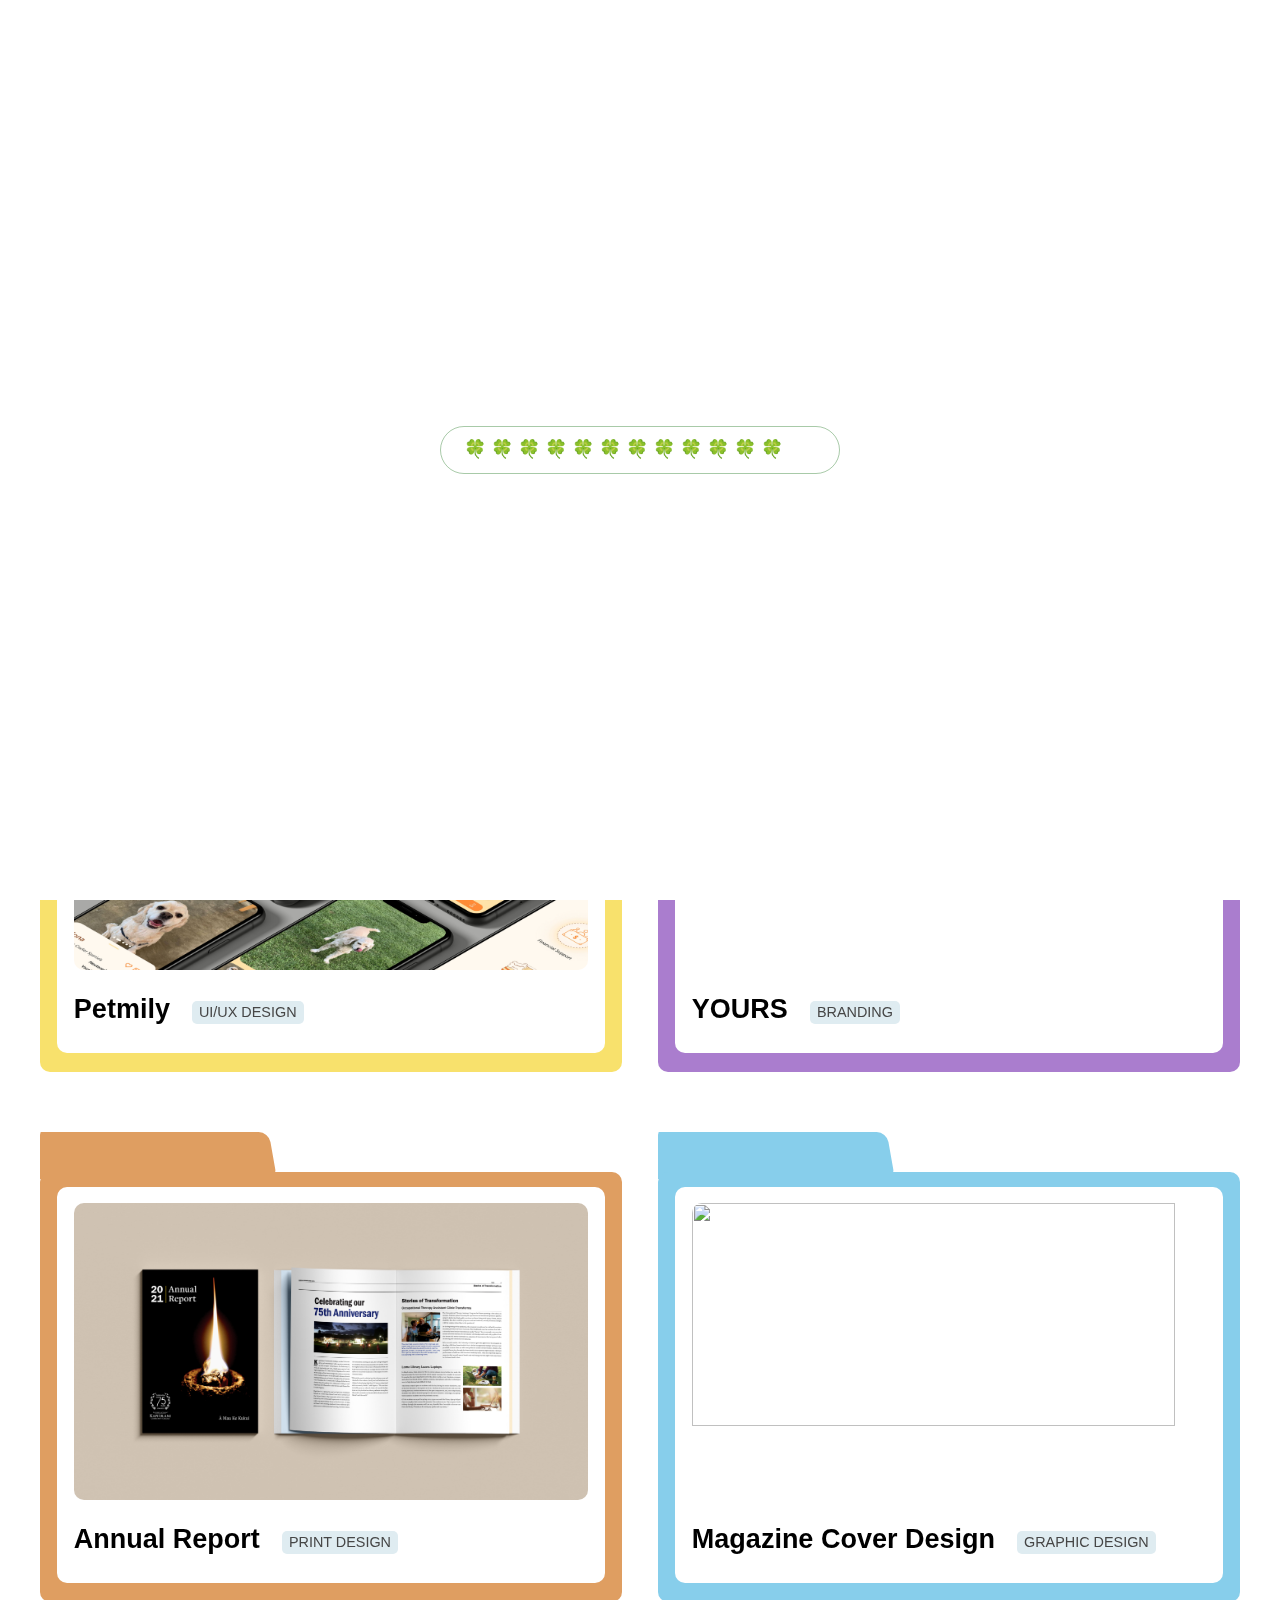
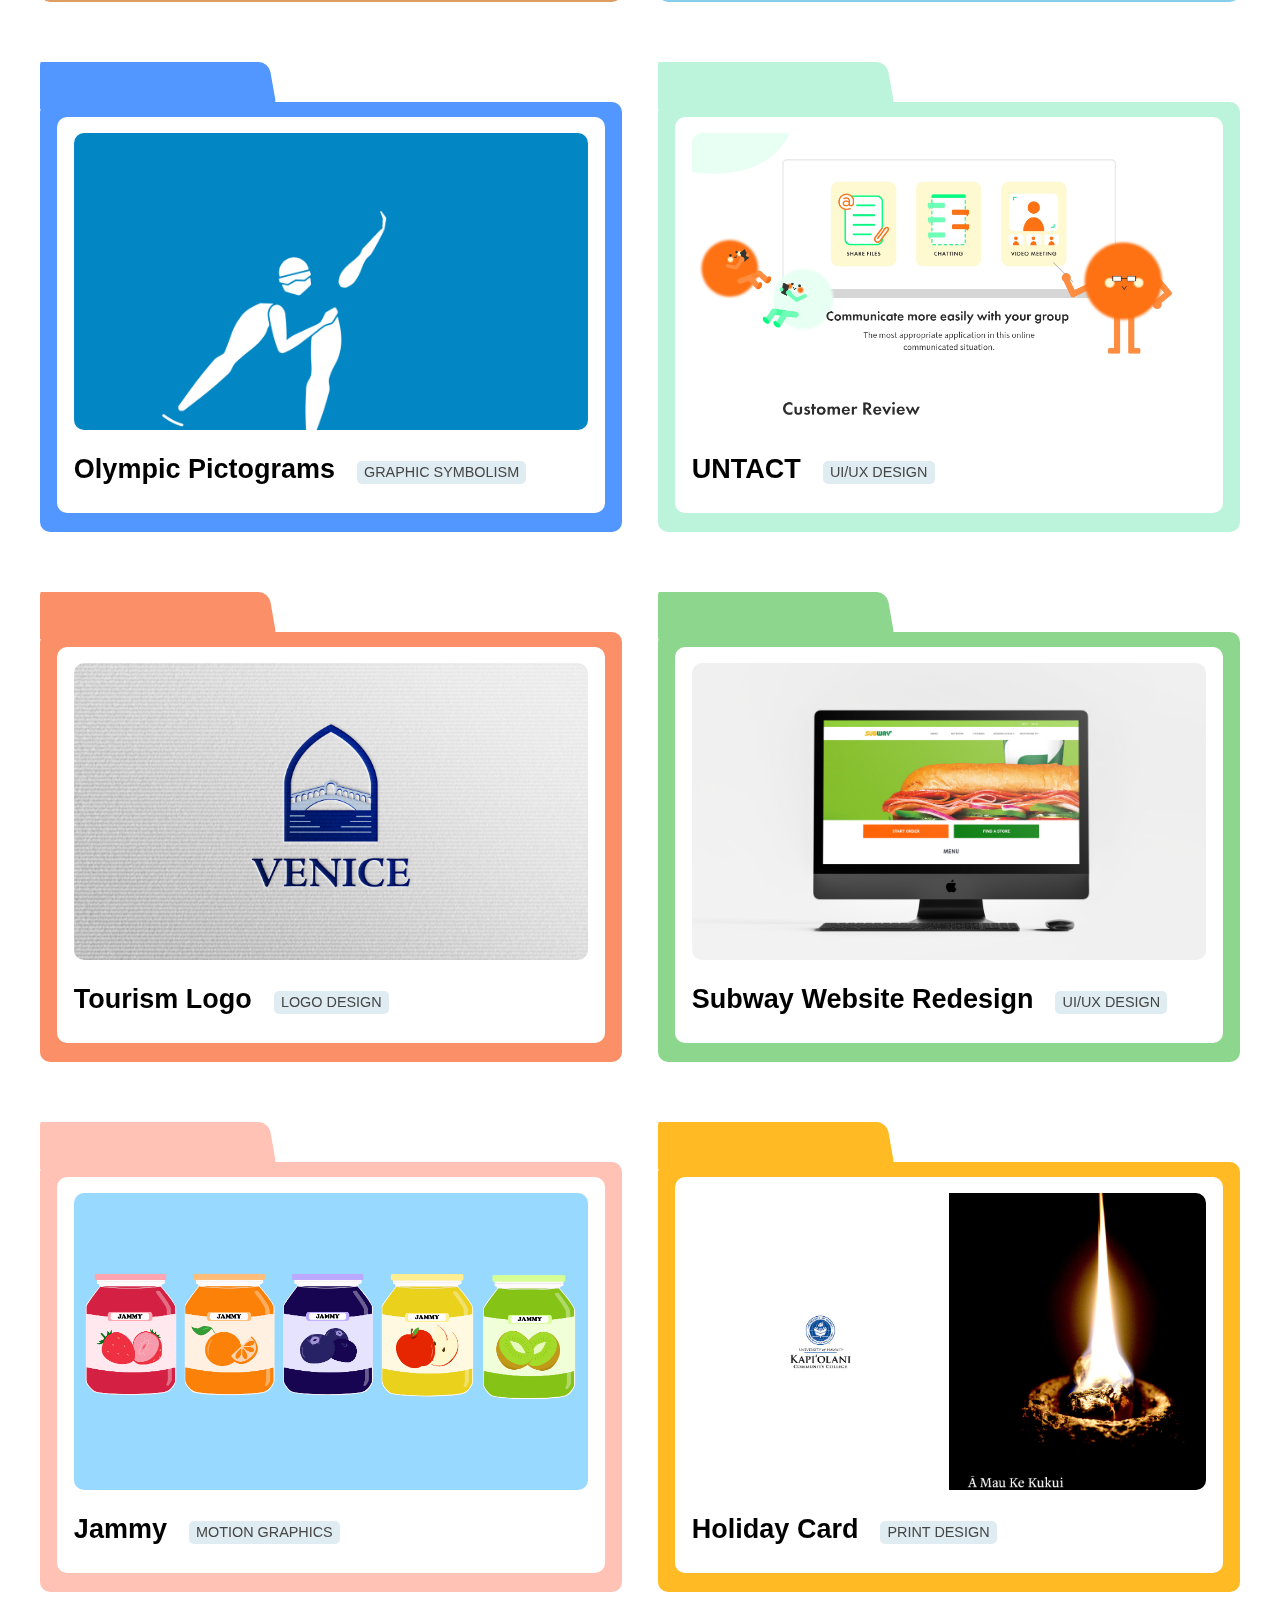
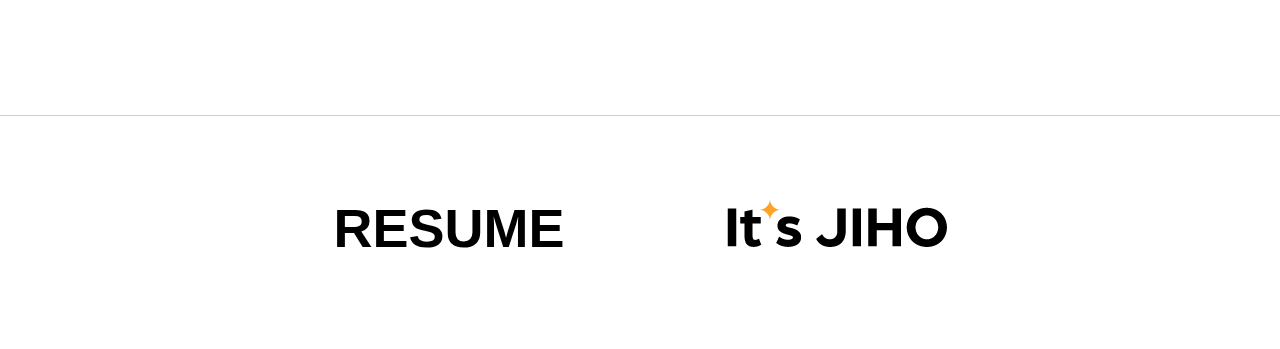
==== commit 7da2a215: "subpage description editing" ====
--- a/index.html
+++ b/index.html
@@ -48,6 +48,7 @@
                 </div>
             </div>
         </section>
+
 
         
             <div class="container">
--- a/css/style.css
+++ b/css/style.css
@@ -54,7 +54,87 @@
   border: 0;
   height: 1px;
   max-width: 1800px;
-  background-color: #ffba26;
+  background-color: rgba(0, 0, 0, 0.192);
+}
+
+.menu-container {
+  display: block;
+  position: relative;
+  max-width: 1000px;
+  background-color: white;
+  margin: 5% auto 0;
+  margin-bottom: 6em;
+  padding: 0;
+  border-radius: 20px;
+  -webkit-box-shadow: inset 0 0 1px white;
+          box-shadow: inset 0 0 1px white;
+  -webkit-box-shadow: 4px 4px 5px rgba(0, 0, 0, 0.055);
+          box-shadow: 4px 4px 5px rgba(0, 0, 0, 0.055);
+}
+
+.menu ul {
+  list-style: none;
+  padding: 0 2em 0 2em;
+}
+
+.nav-petmily {
+  background-color: #F8E16C;
+  height: 40px;
+  border-radius: 20px 20px 0 0;
+}
+
+.nav-yours {
+  background-color: #AA7DCE;
+  height: 40px;
+  border-radius: 20px 20px 0 0;
+}
+
+.nav-annualreport {
+  background-color: #df9e61;
+  height: 40px;
+  border-radius: 20px 20px 0 0;
+}
+
+.nav-leahi {
+  background-color: skyblue;
+  height: 40px;
+  border-radius: 20px 20px 0 0;
+}
+
+.nav-olympic {
+  background-color: #5197ff;
+  height: 40px;
+  border-radius: 20px 20px 0 0;
+}
+
+.nav-untact {
+  background-color: #BBF4DA;
+  height: 40px;
+  border-radius: 20px 20px 0 0;
+}
+
+.nav-venice {
+  background-color: #FB8F67;
+  height: 40px;
+  border-radius: 20px 20px 0 0;
+}
+
+.nav-subway {
+  background-color: #8dd68d;
+  height: 40px;
+  border-radius: 20px 20px 0 0;
+}
+
+.nav-jammy {
+  background-color: #FFC2B4;
+  height: 40px;
+  border-radius: 20px 20px 0 0;
+}
+
+.nav-holidaycard {
+  background-color: #ffba24;
+  height: 40px;
+  border-radius: 20px 20px 0 0;
 }
 
 .site-footer {
@@ -755,7 +835,7 @@
   margin-top: 1.5em;
 }
 .sub-container p {
-  margin-bottom: 4em;
+  margin-bottom: 2em;
   font-weight: 100;
 }
 .sub-container .button {
@@ -772,6 +852,30 @@
 .sub-container .button:hover h3 {
   background-color: lightgreen;
 }
+.sub-container .project-button ul {
+  display: -webkit-box;
+  display: -ms-flexbox;
+  display: flex;
+  -webkit-box-pack: justify;
+      -ms-flex-pack: justify;
+          justify-content: space-between;
+  list-style: none;
+  padding: 0;
+}
+.sub-container .project-button ul li {
+  font-size: 1.2em;
+  text-decoration: none;
+  background-color: white;
+  padding: 0.5em 1em 0.6em 1em;
+  border-radius: 50px;
+  border: #F8E16C 2px solid;
+}
+.sub-container .project-button ul li a {
+  color: black;
+}
+.sub-container .project-button ul li:hover {
+  background-color: #F8E16C;
+}
 
 /* FOLDER COLORS */
 .folder-top.first,
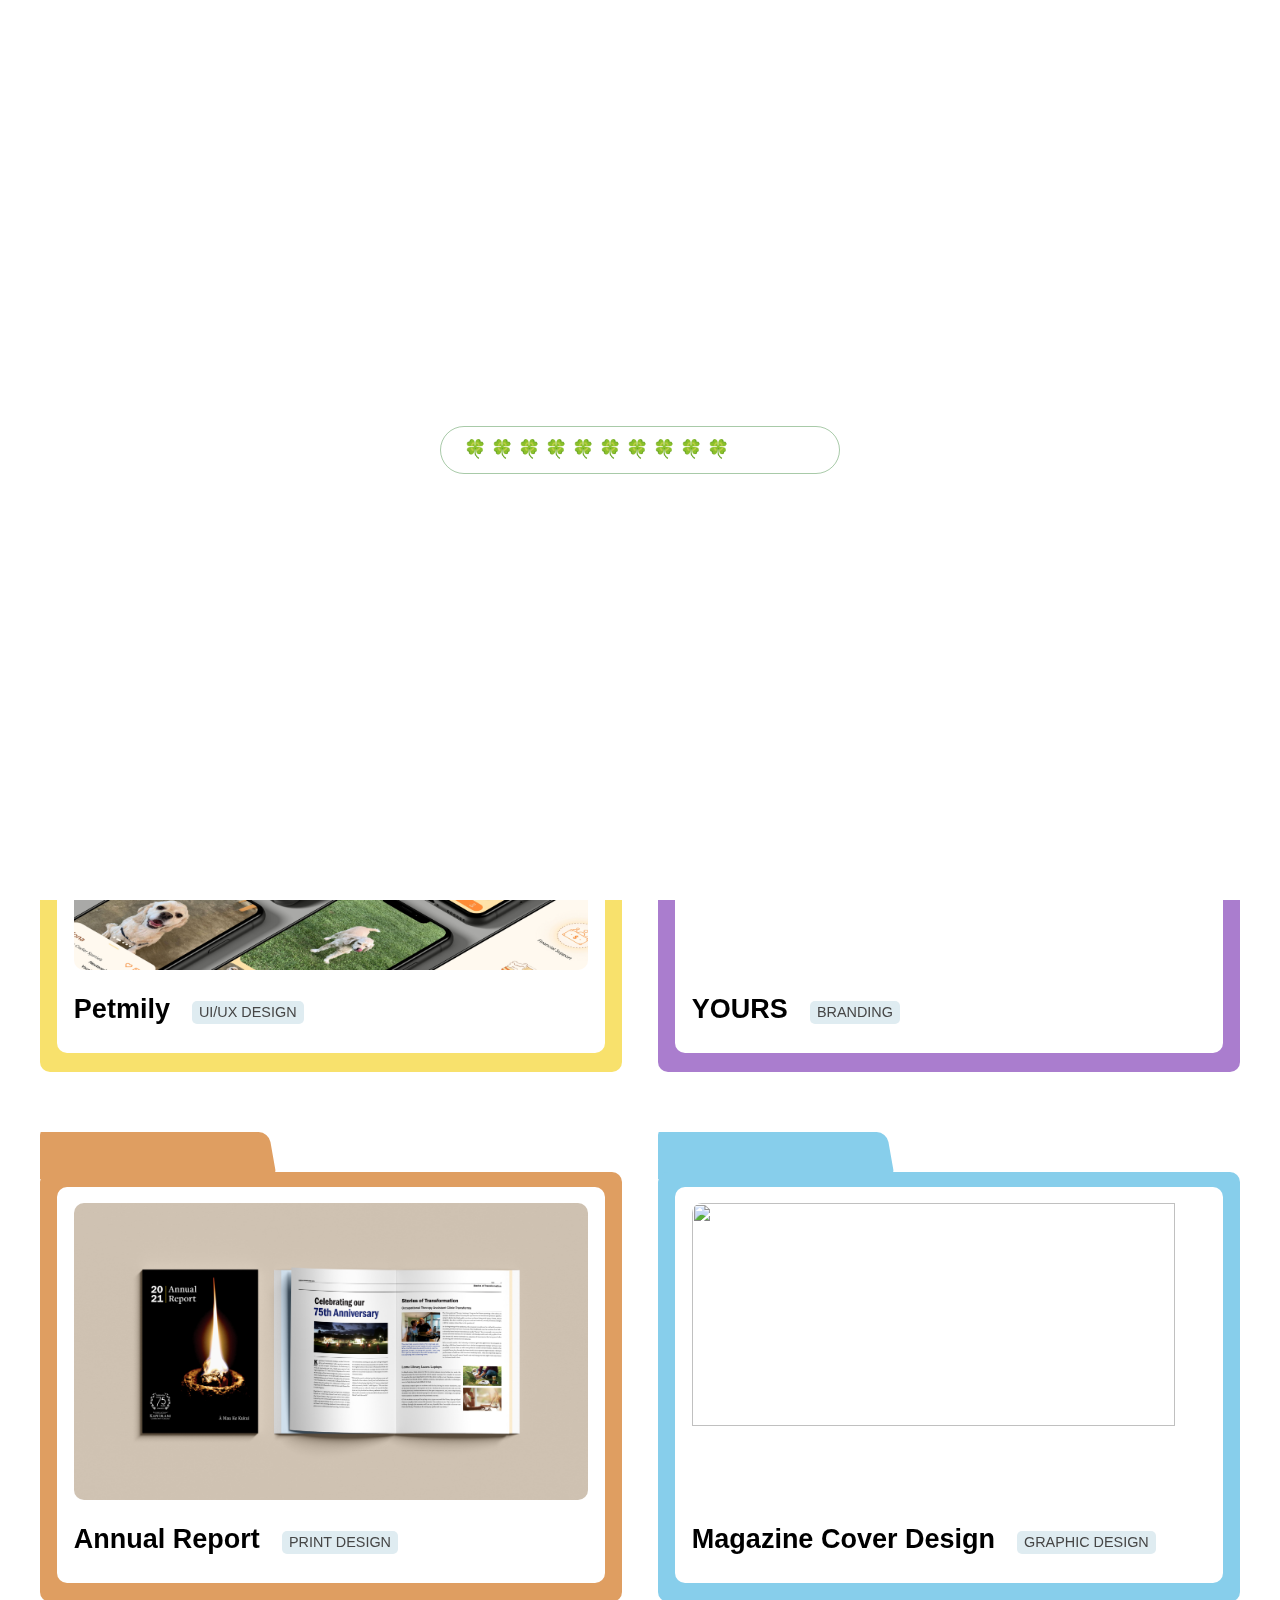
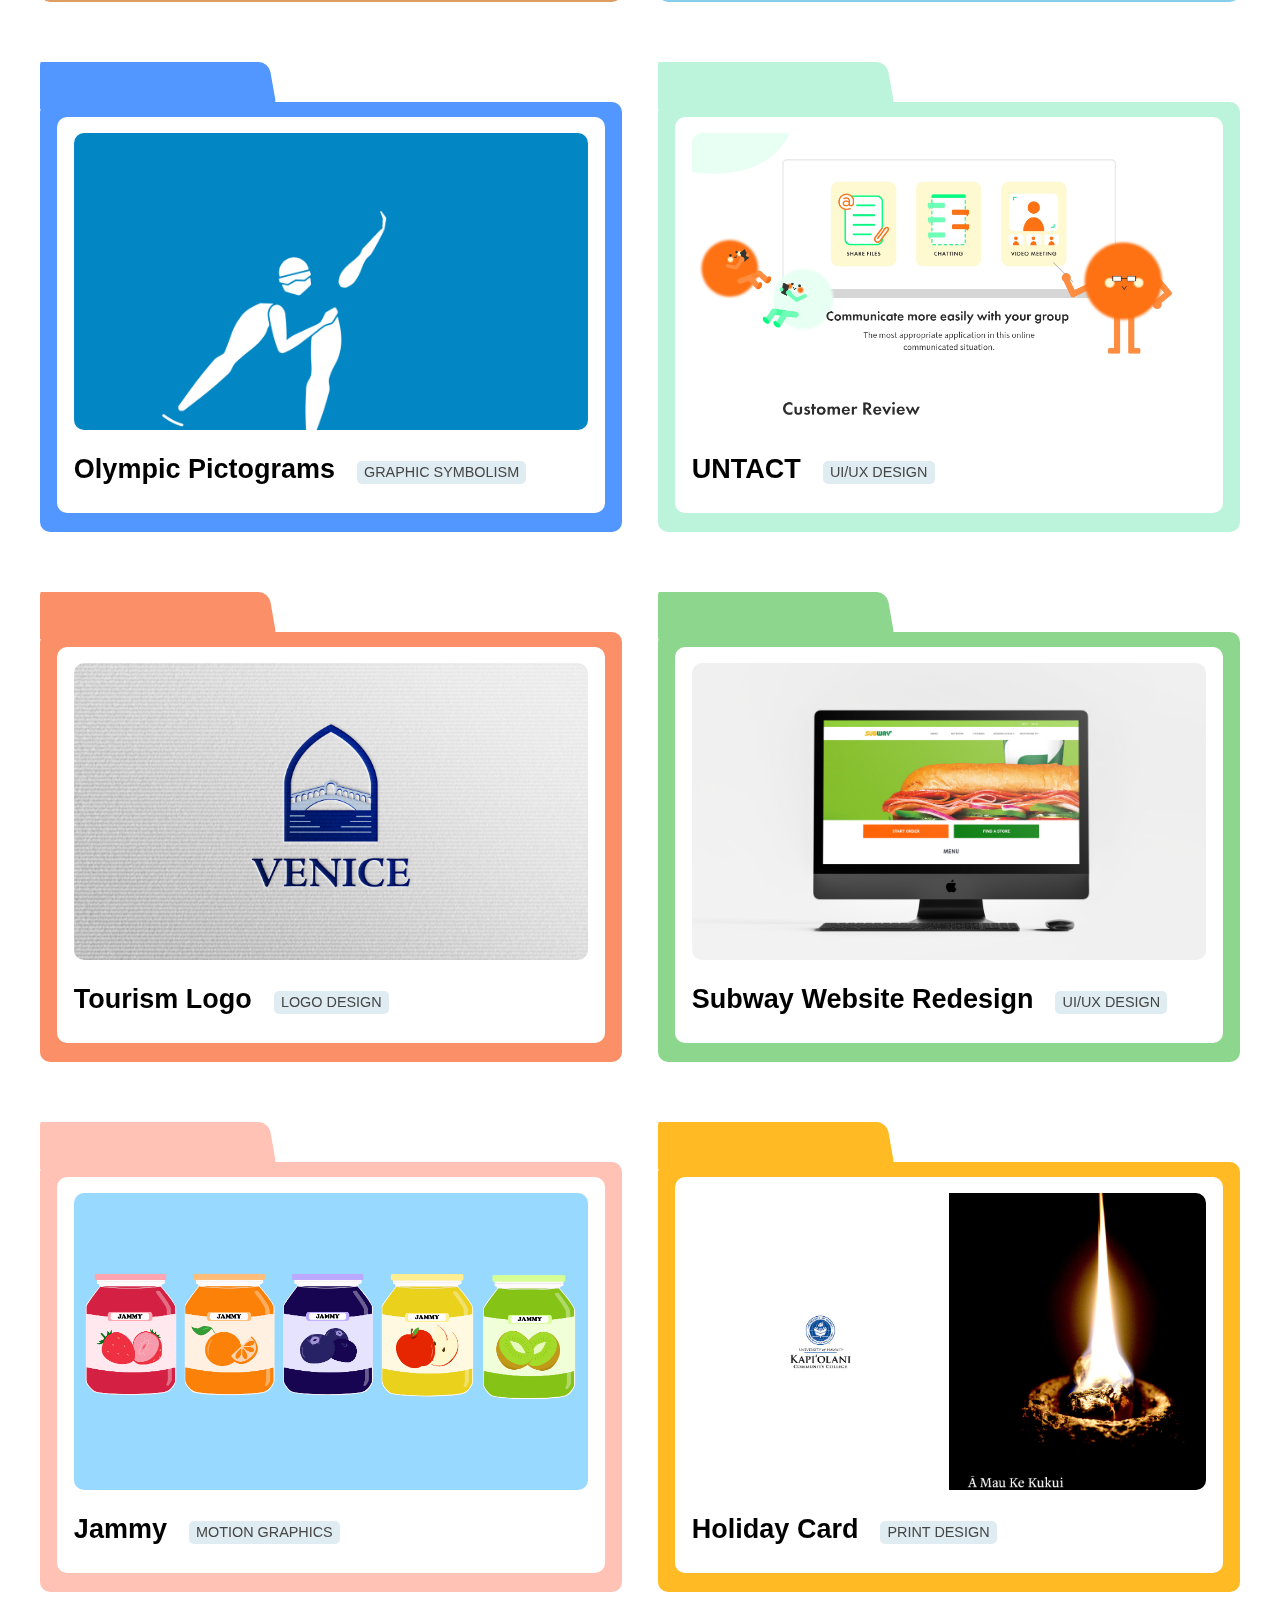
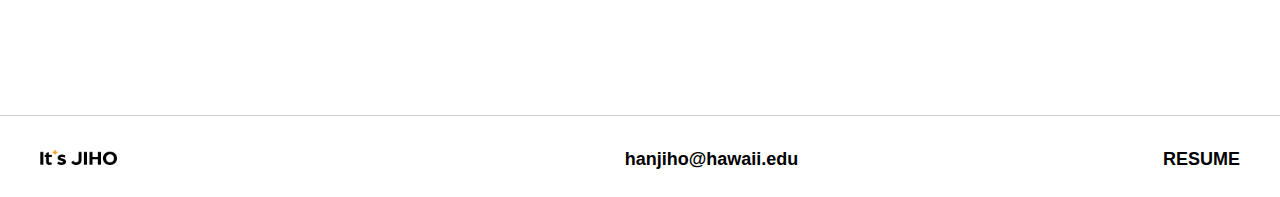
==== commit e0fe195f: "footer & mobile screen size editing" ====
--- a/index.html
+++ b/index.html
@@ -41,7 +41,7 @@
                 <div class="hero-left">
                     <h1 class="color">Hello World!</h1> 
                     <h1>I'm Jiho Han.</h1><br>
-                    <h2>Why do you visit this site<br> What I'm not done yet</h2>
+                    <h2>I'm a UI Designer based in Hawaii.<br> Feel free to open any of my folders!</h2>
                 </div>
                 <div class="hero-right">
                     <img src="img/memojihov2.gif" alt="herogif">
@@ -208,8 +208,9 @@
         <div class="container">
             <nav class="site-nav">
                 <ul>
+                    <li><a href="index.html"><img src="img/my logo.png" alt="logo"></a></li>
+                    <li><a href="about.html">hanjiho@hawaii.edu</a></li>
                     <li><a href="img/Resume v3.pdf">RESUME</a></li>
-                    <li><a href="index.html"><img src="img/my logo.png" alt="logo"></a></li>
                 </ul>
             </nav>
         </div>
--- a/css/style.css
+++ b/css/style.css
@@ -53,7 +53,7 @@
 hr {
   border: 0;
   height: 1px;
-  max-width: 1800px;
+  max-width: 2000px;
   background-color: rgba(0, 0, 0, 0.192);
 }
 
@@ -139,34 +139,34 @@
 
 .site-footer {
   display: block;
-  padding: 2em;
-  margin-bottom: 2em;
+  padding: 0.3em 0 0.5em 0;
 }
 .site-footer .container {
   display: -webkit-box;
   display: -ms-flexbox;
   display: flex;
-  -webkit-box-pack: center;
-      -ms-flex-pack: center;
-          justify-content: center;
+  -webkit-box-pack: justify;
+      -ms-flex-pack: justify;
+          justify-content: space-between;
 }
 .site-footer img {
-  -webkit-box-pack: center;
-      -ms-flex-pack: center;
-          justify-content: center;
-  max-width: 100%;
+  max-width: 35%;
+}
+.site-footer .site-nav {
+  width: 100%;
 }
 .site-footer .site-nav ul {
   display: -webkit-box;
   display: -ms-flexbox;
   display: flex;
-  margin-top: 2em;
+  -webkit-box-pack: justify;
+      -ms-flex-pack: justify;
+          justify-content: space-between;
   padding: 0;
 }
 .site-footer .site-nav ul li {
   list-style: none;
-  margin: 0 1.5em;
-  font-size: 3em;
+  font-size: 1em;
   font-weight: bold;
 }
 .site-footer .site-nav ul li a {
@@ -202,7 +202,7 @@
 }
 /* VIDEO */
 video {
-  max-width: 1000px;
+  max-width: 100%;
   margin: 0 auto;
 }
 
@@ -593,9 +593,13 @@
   line-height: 1;
   position: relative;
   text-align: center;
+  -webkit-box-pack: center;
+      -ms-flex-pack: center;
+          justify-content: center;
   color: white;
   z-index: 2;
-  padding: 20vh;
+  padding-top: 20vh;
+  padding-bottom: 20vh;
   background-color: rgba(0, 0, 0, 0.377);
 }
 
@@ -723,6 +727,10 @@
 }
 
 @media (max-width: 768px) {
+  .splashscreen {
+    display: none;
+  }
+
   #work {
     display: -webkit-box;
     display: -ms-flexbox;
@@ -738,6 +746,27 @@
   }
   #work p {
     font-size: 1em;
+  }
+
+  .sub-hero h1 {
+    font-size: 4em;
+  }
+
+  .hero .container {
+    display: inline-block;
+    text-align: center;
+  }
+  .hero .container .hero-left {
+    display: inline-block;
+    margin-bottom: 2em;
+    text-align: center;
+  }
+  .hero .container .hero-left h1 {
+    text-align: center;
+  }
+  .hero .container .hero-right {
+    display: inline-block;
+    max-width: 100%;
   }
 }
 @media (max-width: 1245px) {
@@ -839,7 +868,7 @@
   font-weight: 100;
 }
 .sub-container .button {
-  margin-top: 3em;
+  margin: 3em 0;
 }
 .sub-container .button h3 {
   display: inline-block;
@@ -863,7 +892,8 @@
   padding: 0;
 }
 .sub-container .project-button ul li {
-  font-size: 1.2em;
+  font-size: 1em;
+  font-weight: 700;
   text-decoration: none;
   background-color: white;
   padding: 0.5em 1em 0.6em 1em;
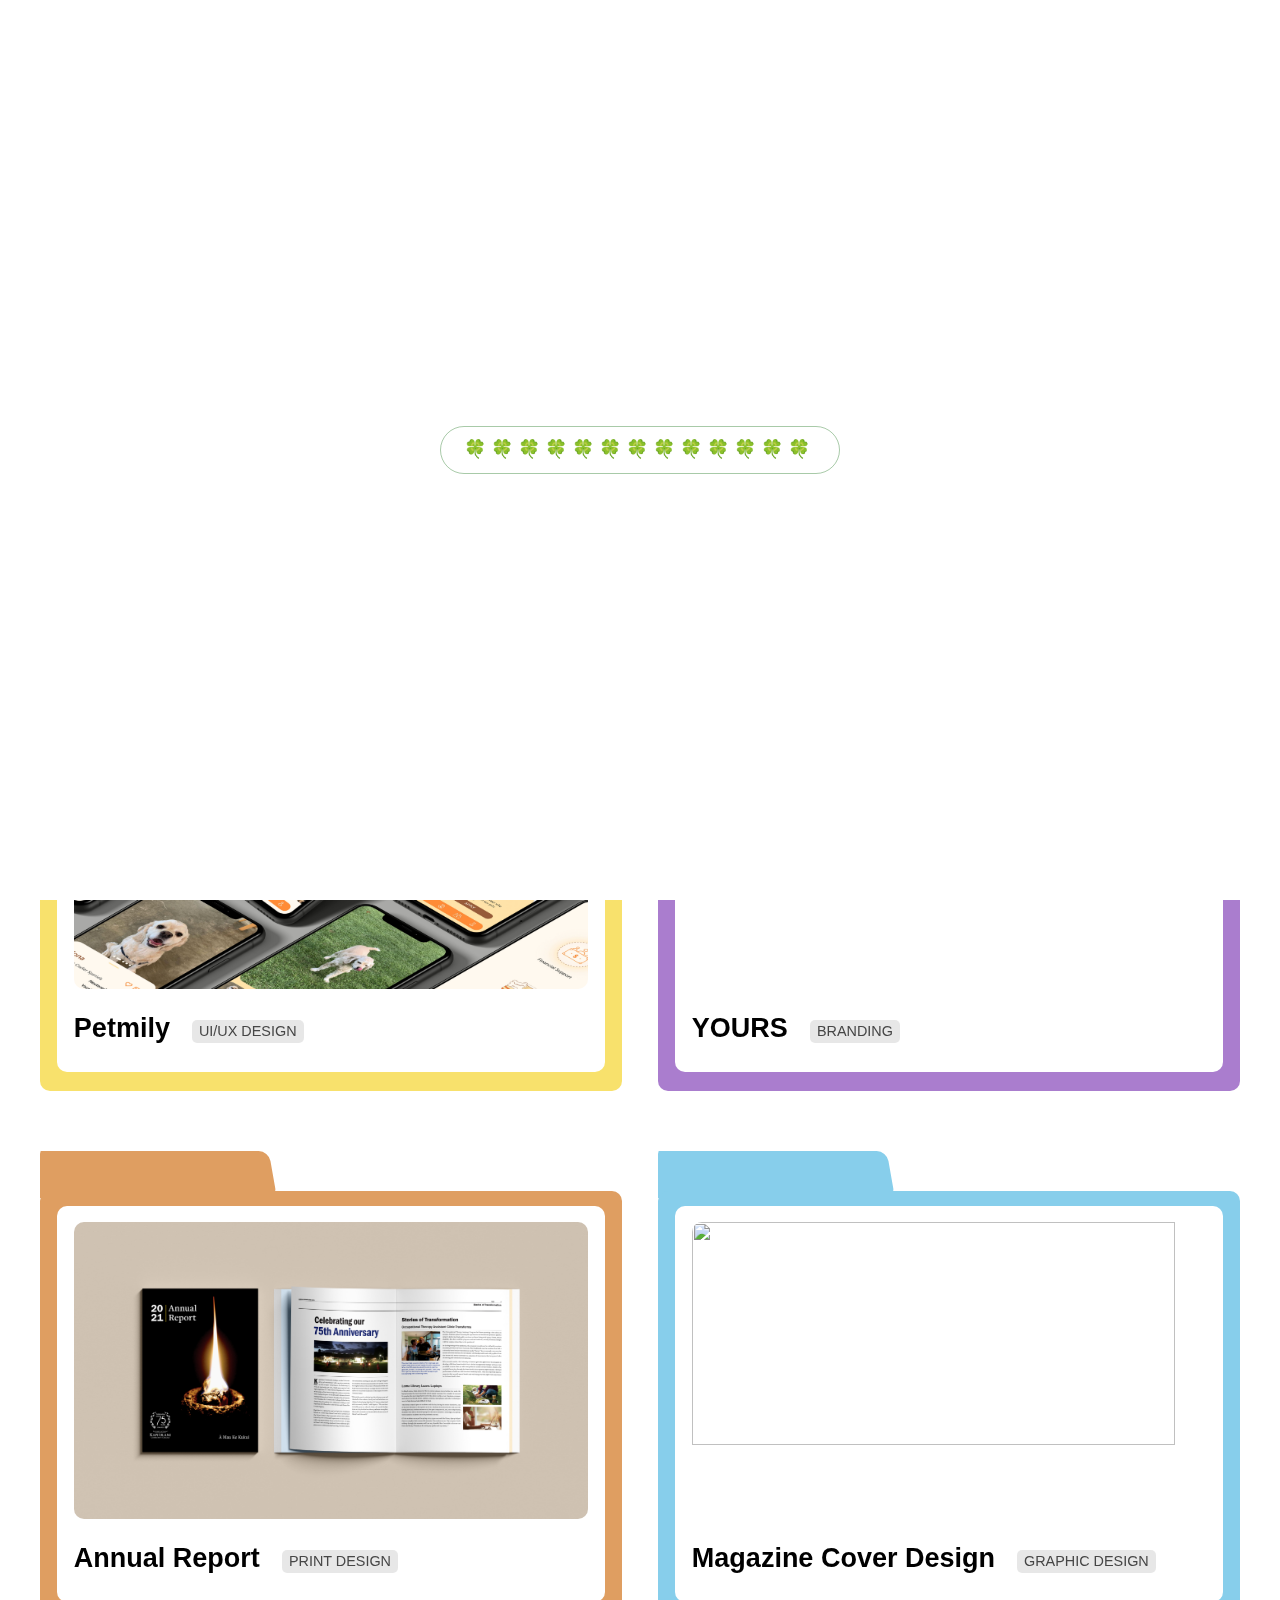
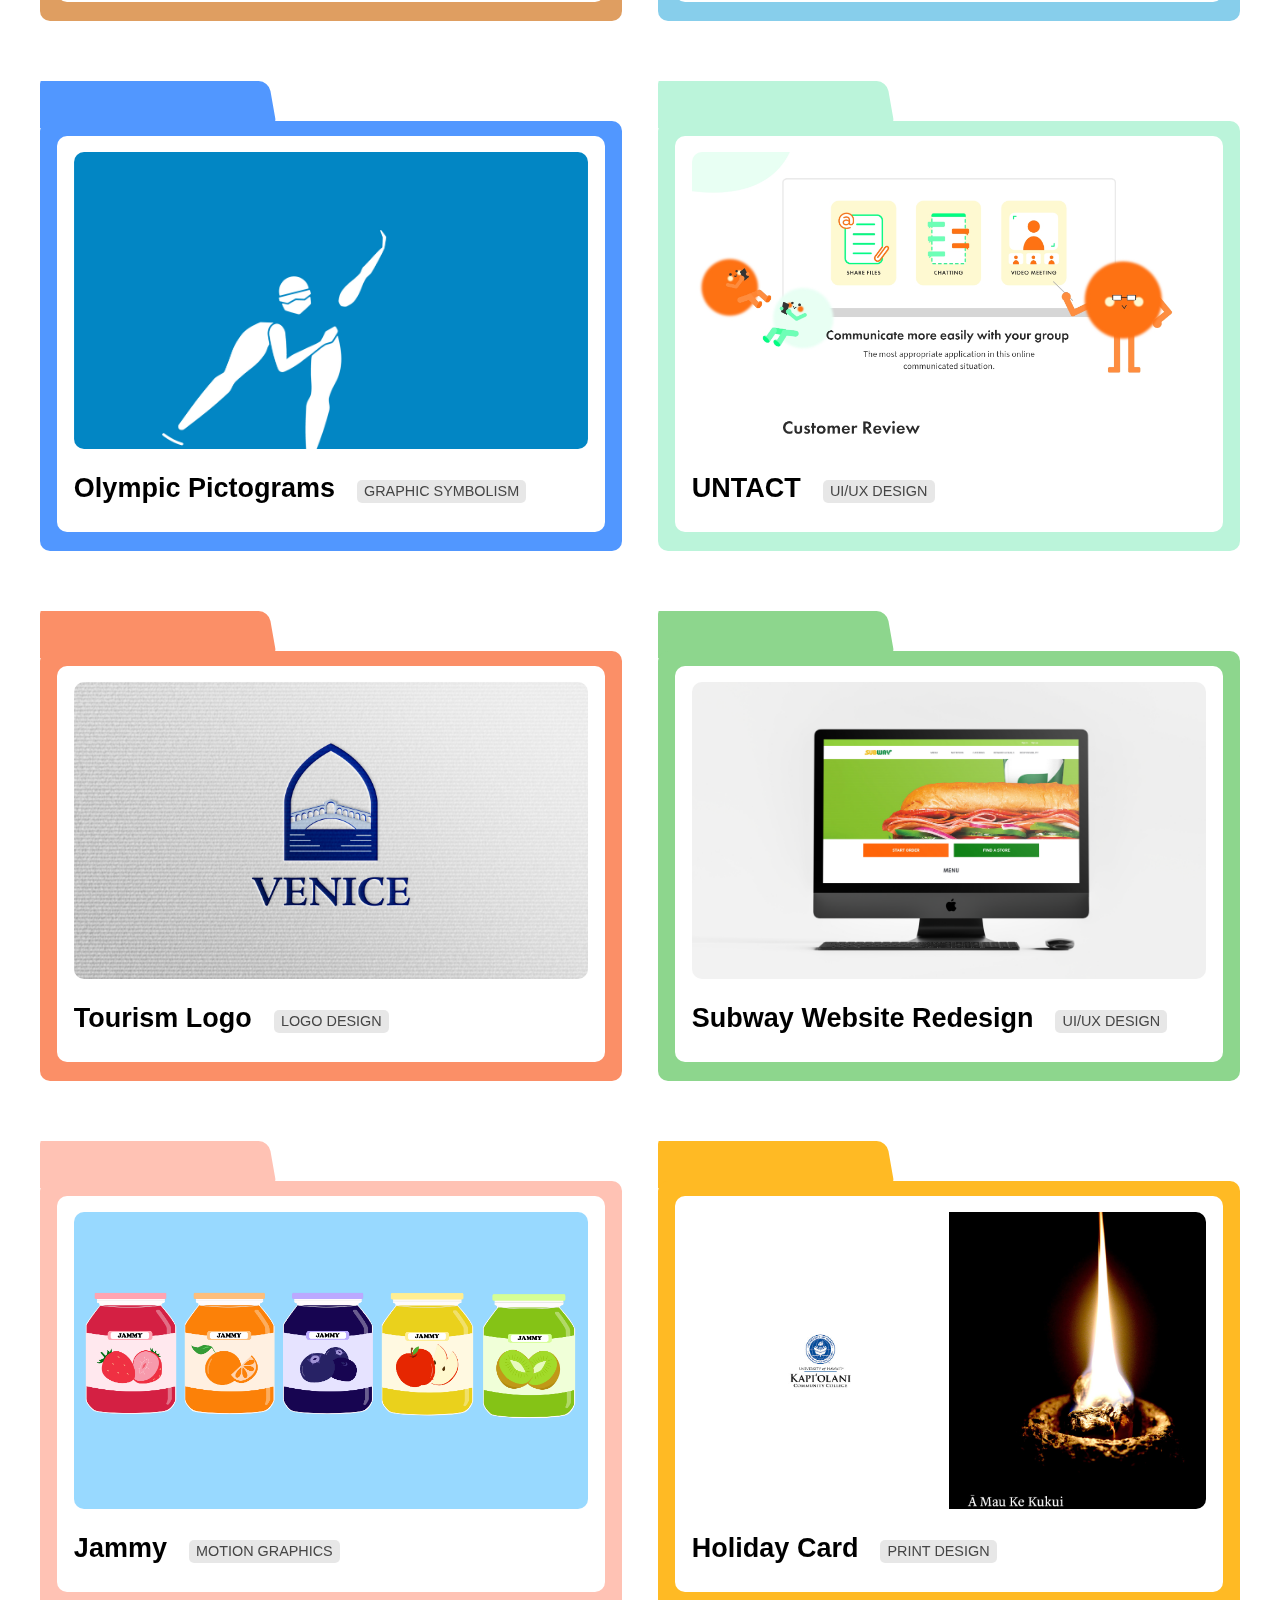
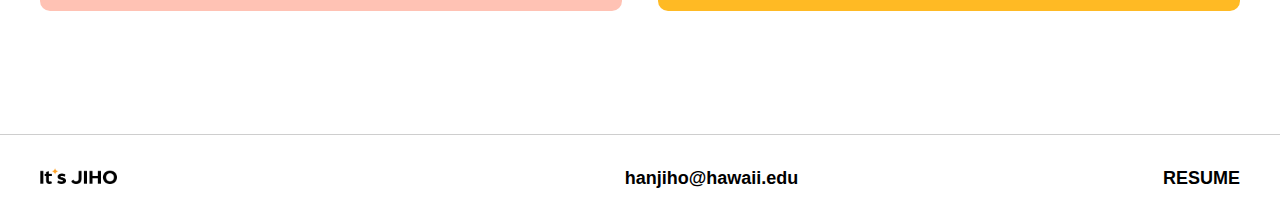
==== commit df5cab93: "final touch" ====
--- a/index.html
+++ b/index.html
@@ -33,6 +33,7 @@
                 </ul>
             </nav>
         </div>
+        <hr>
     </header>
 
     <main class="site-main">
@@ -41,7 +42,7 @@
                 <div class="hero-left">
                     <h1 class="color">Hello World!</h1> 
                     <h1>I'm Jiho Han.</h1><br>
-                    <h2>I'm a UI Designer based in Hawaii.<br> Feel free to open any of my folders!</h2>
+                    <h2>I'm a UI Designer based in Hawai&#699;i.<br> Feel free to open any of my folders!</h2>
                 </div>
                 <div class="hero-right">
                     <img src="img/memojihov2.gif" alt="herogif">
--- a/css/style.css
+++ b/css/style.css
@@ -236,7 +236,7 @@
 }
 
 .two-thirds.column {
-  width: 60%;
+  width: 63%;
 }
 
 .one-fourth.column {
@@ -317,7 +317,7 @@
   bottom: 0;
   left: 0;
   inset: 0 0 0 0;
-  background: #ffba26;
+  background: rgba(2, 2, 2, 0.096);
   z-index: -1;
   -webkit-transition: -webkit-transform 0.3s ease;
   transition: -webkit-transform 0.3s ease;
@@ -349,7 +349,7 @@
   bottom: 0;
   left: 0;
   inset: 70% 0 0 0;
-  background: #ffba26;
+  background: rgba(2, 2, 2, 0.096);
   z-index: -1;
   -webkit-transition: -webkit-transform 0.3s ease;
   transition: -webkit-transform 0.3s ease;
@@ -373,6 +373,158 @@
 .float-on-hover:hover {
   -webkit-transform: translateY(-1em);
           transform: translateY(-1em);
+}
+
+.sub-container .button {
+  margin-top: 3em;
+  line-height: 50px;
+  height: 50px;
+  text-align: center;
+  width: 250px;
+  cursor: pointer;
+  -webkit-transition: all 0.5s;
+  transition: all 0.5s;
+  position: relative;
+}
+.sub-container .button::before {
+  content: "";
+  position: absolute;
+  top: 0;
+  left: 0;
+  width: 100%;
+  height: 100%;
+  z-index: 1;
+  background-color: rgba(0, 0, 0, 0.089);
+  -webkit-transition: all 0.3s;
+  transition: all 0.3s;
+}
+.sub-container .button:hover::before {
+  opacity: 0;
+  -webkit-transform: scale(0.5, 0.5);
+          transform: scale(0.5, 0.5);
+}
+.sub-container .button::after {
+  content: "";
+  position: absolute;
+  top: 0;
+  left: 0;
+  width: 100%;
+  height: 100%;
+  z-index: 1;
+  opacity: 0;
+  -webkit-transition: all 0.3s;
+  transition: all 0.3s;
+  border: 1px solid rgba(2, 2, 2, 0.205);
+  -webkit-transform: scale(1.2, 1.2);
+          transform: scale(1.2, 1.2);
+}
+.sub-container .button:hover::after {
+  opacity: 1;
+  -webkit-transform: scale(1, 1);
+          transform: scale(1, 1);
+}
+.sub-container span {
+  font-weight: 700;
+  color: black;
+}
+.sub-container .project-button {
+  margin-top: 6em;
+}
+.sub-container .project-button ul {
+  display: -webkit-box;
+  display: -ms-flexbox;
+  display: flex;
+  -webkit-box-pack: justify;
+      -ms-flex-pack: justify;
+          justify-content: space-between;
+  list-style: none;
+  padding: 0;
+}
+.sub-container .project-button ul li {
+  font-size: 1em;
+  font-weight: 700;
+  text-decoration: none;
+  background-color: white;
+  padding: 0.5em 1em 0.6em 1em;
+  border-radius: 50px;
+  border: #F8E16C 2px solid;
+  -webkit-transform: scale(1);
+          transform: scale(1);
+  -webkit-transition: all 400ms ease;
+  transition: all 400ms ease;
+}
+.sub-container .project-button ul li a {
+  color: black;
+}
+.sub-container .project-button ul li:hover {
+  background-color: #F8E16C;
+  -webkit-transform: scale(1.05);
+          transform: scale(1.05);
+  -webkit-transition: all 400ms ease;
+  transition: all 400ms ease;
+}
+.sub-container .project-button .holidaycard {
+  background-color: white;
+  border: #ffba24 2px solid;
+}
+.sub-container .project-button .holidaycard:hover {
+  background-color: #ffba24;
+}
+.sub-container .project-button .yours {
+  background-color: white;
+  border: #AA7DCE 2px solid;
+}
+.sub-container .project-button .yours:hover {
+  background-color: #AA7DCE;
+}
+.sub-container .project-button .annual.report {
+  background-color: white;
+  border: #df9e61 2px solid;
+}
+.sub-container .project-button .annual.report:hover {
+  background-color: #df9e61;
+}
+.sub-container .project-button .leahi {
+  background-color: white;
+  border: skyblue 2px solid;
+}
+.sub-container .project-button .leahi:hover {
+  background-color: skyblue;
+}
+.sub-container .project-button .olympic {
+  background-color: white;
+  border: #5197ff 2px solid;
+}
+.sub-container .project-button .olympic:hover {
+  background-color: #5197ff;
+}
+.sub-container .project-button .untact {
+  background-color: white;
+  border: #BBF4DA 2px solid;
+}
+.sub-container .project-button .untact:hover {
+  background-color: #BBF4DA;
+}
+.sub-container .project-button .venice {
+  background-color: white;
+  border: #FB8F67 2px solid;
+}
+.sub-container .project-button .venice:hover {
+  background-color: #FB8F67;
+}
+.sub-container .project-button .subway {
+  background-color: white;
+  border: #8dd68d 2px solid;
+}
+.sub-container .project-button .subway:hover {
+  background-color: #8dd68d;
+}
+.sub-container .project-button .jammy {
+  background-color: white;
+  border: #FFC2B4 2px solid;
+}
+.sub-container .project-button .jammy:hover {
+  background-color: #FFC2B4;
 }
 
 .splashscreen {
@@ -474,14 +626,15 @@
   margin: 0;
 }
 .hero .container .hero-left .color {
-  color: #ffba26;
+  color: #b6df21;
 }
 .hero .container .hero-right {
   max-width: 50%;
 }
 
 .about-hero {
-  margin-bottom: 8em;
+  margin-top: 3em;
+  margin-bottom: 3em;
 }
 .about-hero .container {
   display: -webkit-box;
@@ -491,6 +644,34 @@
       -ms-flex-pack: center;
           justify-content: center;
   font-family: "arboria", Helvetica, sans-serif;
+}
+.about-hero .container .menu-container {
+  display: inline-block;
+  position: relative;
+  max-width: 1000px;
+  background-color: white;
+  margin: 5% auto 0;
+  margin-bottom: 6em;
+  padding: 0;
+  border-radius: 20px;
+  -webkit-box-shadow: inset 0 0 1px white;
+          box-shadow: inset 0 0 1px white;
+  -webkit-box-shadow: 4px 4px 5px rgba(0, 0, 0, 0.055);
+          box-shadow: 4px 4px 5px rgba(0, 0, 0, 0.055);
+}
+.about-hero .container .menu-container .nav-about {
+  background-color: #b6df21;
+  height: 40px;
+  border-radius: 20px 20px 0 0;
+}
+.about-hero .container .menu .row {
+  padding: 0 3em 0 2em;
+  -webkit-box-align: center;
+      -ms-flex-align: center;
+          align-items: center;
+}
+.about-hero .container .menu .row li {
+  list-style: none;
 }
 
 .about-right {
@@ -509,7 +690,7 @@
 }
 .about-right h2 {
   margin: 0;
-  color: #ffba26;
+  color: rgba(2, 2, 2, 0.096);
 }
 .about-right h3 {
   font-weight: 300;
@@ -748,6 +929,13 @@
     font-size: 1em;
   }
 
+  .about-hero .row {
+    display: inline-block;
+  }
+  .about-hero .row .one-half.column {
+    width: 100%;
+  }
+
   .sub-hero h1 {
     font-size: 4em;
   }
@@ -830,7 +1018,7 @@
   margin-left: 4%;
   color: #464646;
   padding: 0.2em 0.5em 0.3em 0.5em;
-  background-color: #dfecf1;
+  background-color: rgba(2, 2, 2, 0.096);
   border-radius: 5px;
   text-transform: uppercase;
 }
@@ -867,45 +1055,6 @@
   margin-bottom: 2em;
   font-weight: 100;
 }
-.sub-container .button {
-  margin: 3em 0;
-}
-.sub-container .button h3 {
-  display: inline-block;
-  padding: 0.5em 1em;
-  font-weight: 700;
-  color: white;
-  background-color: #ffba26;
-  text-align: center;
-}
-.sub-container .button:hover h3 {
-  background-color: lightgreen;
-}
-.sub-container .project-button ul {
-  display: -webkit-box;
-  display: -ms-flexbox;
-  display: flex;
-  -webkit-box-pack: justify;
-      -ms-flex-pack: justify;
-          justify-content: space-between;
-  list-style: none;
-  padding: 0;
-}
-.sub-container .project-button ul li {
-  font-size: 1em;
-  font-weight: 700;
-  text-decoration: none;
-  background-color: white;
-  padding: 0.5em 1em 0.6em 1em;
-  border-radius: 50px;
-  border: #F8E16C 2px solid;
-}
-.sub-container .project-button ul li a {
-  color: black;
-}
-.sub-container .project-button ul li:hover {
-  background-color: #F8E16C;
-}
 
 /* FOLDER COLORS */
 .folder-top.first,
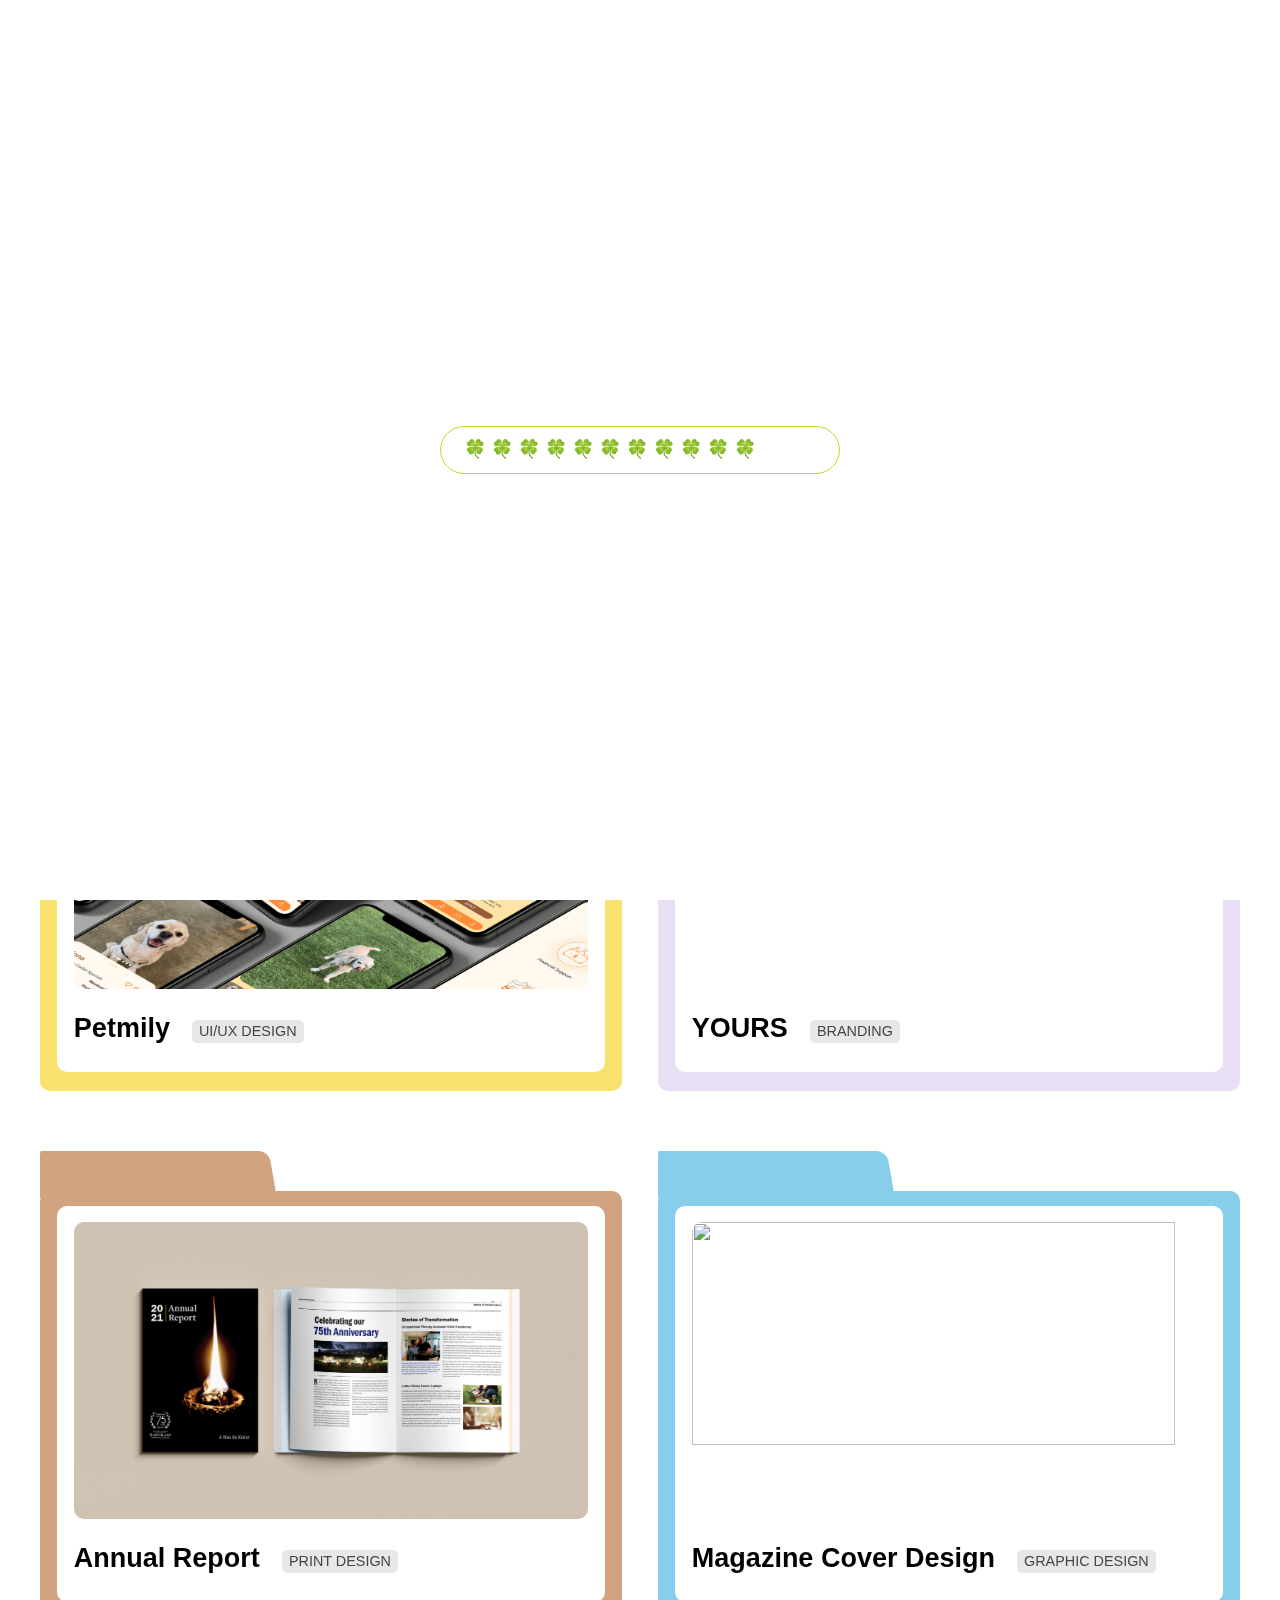
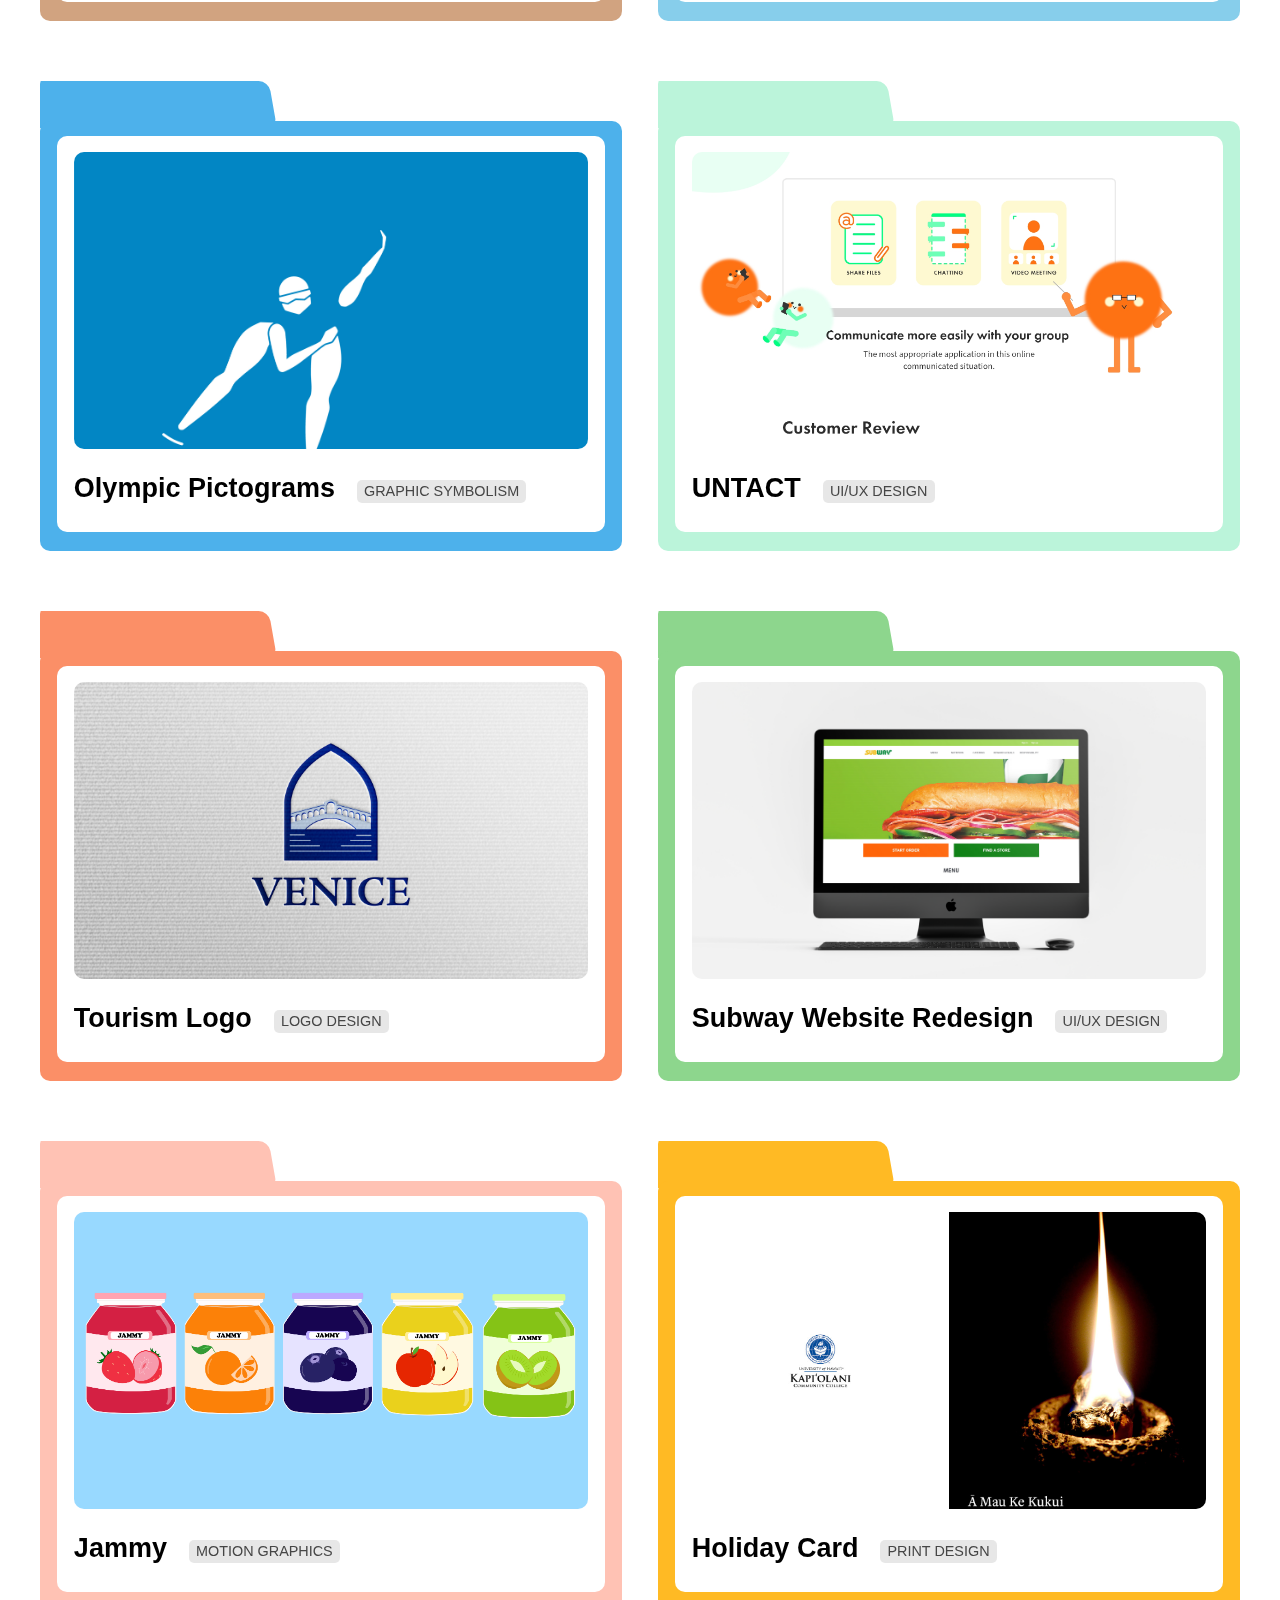
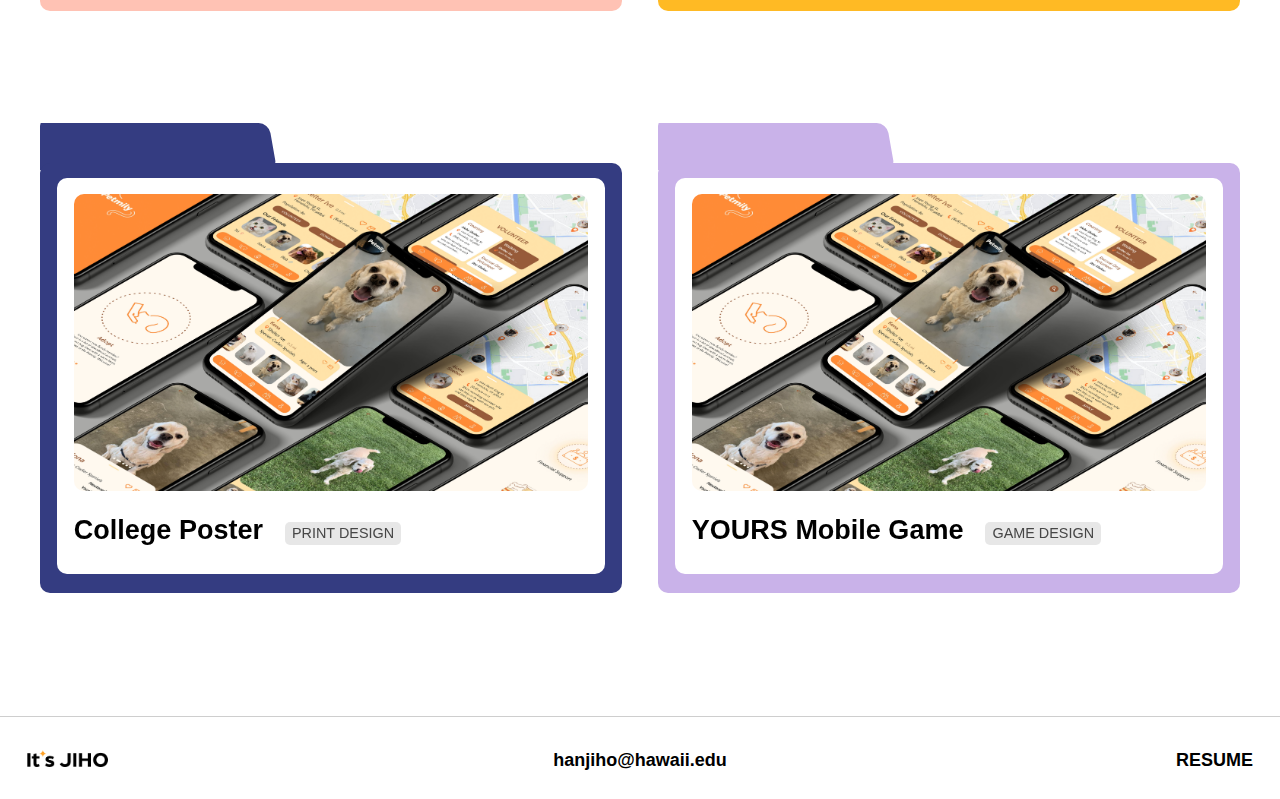
==== commit fedbbb10: "portfolio 2023 update" ====
--- a/index.html
+++ b/index.html
@@ -199,7 +199,34 @@
                     </div>
                 </div>
                       
-       
+                <div class="folder float-on-hover">
+                    <div class="folder-top eleventh"></div>
+                        <div class="folder-square eleventh">
+                            <div class="folder-white">
+                                <a href="collegeposter.html"><img src="img/petmily/cover.jpg"></a>
+                                <div class="folder-text">
+                                    <h2>College Poster</h2>
+                                    <p>Print Design</p>
+                                </div>
+                            </div>
+                        </div>
+                    </div>
+                </div>
+
+                <div class="folder float-on-hover">
+                    <div class="folder-top twelveth"></div>
+                        <div class="folder-square twelveth">
+                            <div class="folder-white">
+                                <a href="mobilegame.html"><img src="img/petmily/cover.jpg"></a>
+                                <div class="folder-text">
+                                    <h2>YOURS Mobile Game</h2>
+                                    <p>Game Design</p>
+                                </div>
+                            </div>
+                        </div>
+                    </div>
+                </div>
+
             </div>
         </section>
     </main>
@@ -211,7 +238,7 @@
                 <ul>
                     <li><a href="index.html"><img src="img/my logo.png" alt="logo"></a></li>
                     <li><a href="about.html">hanjiho@hawaii.edu</a></li>
-                    <li><a href="img/Resume v3.pdf">RESUME</a></li>
+                    <li><a href="img/Resume v5.pdf">RESUME</a></li>
                 </ul>
             </nav>
         </div>
--- a/css/style.css
+++ b/css/style.css
@@ -29,6 +29,8 @@
       -ms-flex-pack: justify;
           justify-content: space-between;
   padding-bottom: 1em;
+  max-width: 1900px;
+  margin: 0 1.5em;
 }
 .site-header .site-logo {
   margin-top: 1.2em;
@@ -68,8 +70,8 @@
   border-radius: 20px;
   -webkit-box-shadow: inset 0 0 1px white;
           box-shadow: inset 0 0 1px white;
-  -webkit-box-shadow: 4px 4px 5px rgba(0, 0, 0, 0.055);
-          box-shadow: 4px 4px 5px rgba(0, 0, 0, 0.055);
+  -webkit-box-shadow: 0px 0px 7px rgba(0, 0, 0, 0.075);
+          box-shadow: 0px 0px 7px rgba(0, 0, 0, 0.075);
 }
 
 .menu ul {
@@ -84,13 +86,13 @@
 }
 
 .nav-yours {
-  background-color: #AA7DCE;
+  background-color: #e8dff5;
   height: 40px;
   border-radius: 20px 20px 0 0;
 }
 
 .nav-annualreport {
-  background-color: #df9e61;
+  background-color: #d1a380;
   height: 40px;
   border-radius: 20px 20px 0 0;
 }
@@ -102,7 +104,7 @@
 }
 
 .nav-olympic {
-  background-color: #5197ff;
+  background-color: #4db1eb;
   height: 40px;
   border-radius: 20px 20px 0 0;
 }
@@ -137,32 +139,44 @@
   border-radius: 20px 20px 0 0;
 }
 
+.nav-collegeposter {
+  background-color: #343c81;
+  height: 40px;
+  border-radius: 20px 20px 0 0;
+}
+
+.nav-mobilegame {
+  background-color: #c9b2e9;
+  height: 40px;
+  border-radius: 20px 20px 0 0;
+}
+
 .site-footer {
   display: block;
   padding: 0.3em 0 0.5em 0;
 }
 .site-footer .container {
-  display: -webkit-box;
-  display: -ms-flexbox;
-  display: flex;
-  -webkit-box-pack: justify;
-      -ms-flex-pack: justify;
-          justify-content: space-between;
+  max-width: 19000px;
+  margin: 0 1.5em;
 }
 .site-footer img {
-  max-width: 35%;
+  max-width: 4.5em;
 }
 .site-footer .site-nav {
   width: 100%;
 }
 .site-footer .site-nav ul {
-  display: -webkit-box;
-  display: -ms-flexbox;
-  display: flex;
-  -webkit-box-pack: justify;
-      -ms-flex-pack: justify;
-          justify-content: space-between;
+  display: -ms-grid;
+  display: grid;
+  -ms-grid-columns: 1fr 1fr 1fr;
+  grid-template-columns: 1fr 1fr 1fr;
   padding: 0;
+}
+.site-footer .site-nav ul :nth-child(2) {
+  text-align: center;
+}
+.site-footer .site-nav ul :nth-child(3) {
+  text-align: right;
 }
 .site-footer .site-nav ul li {
   list-style: none;
@@ -253,8 +267,8 @@
   display: grid;
   -ms-grid-columns: 490px 1em 490px;
   grid-template-columns: 490px 490px;
-  -ms-grid-rows: 700px 1em 375px 1em auto;
-  grid-template-rows: 700px 375px auto;
+  -ms-grid-rows: 707px 1em 375px 1em auto;
+  grid-template-rows: 707px 375px auto;
   grid-gap: 1em;
 }
 .grid-container > *:nth-child(1) {
@@ -286,7 +300,7 @@
 }
 
 .grid-item4 {
-  padding-top: 335px;
+  padding-top: 340px;
 }
 
 .grid-container img {
@@ -423,9 +437,12 @@
   -webkit-transform: scale(1, 1);
           transform: scale(1, 1);
 }
-.sub-container span {
+.sub-container span p {
   font-weight: 700;
   color: black;
+  position: relative;
+  bottom: 1em;
+  z-index: 20;
 }
 .sub-container .project-button {
   margin-top: 6em;
@@ -472,17 +489,17 @@
 }
 .sub-container .project-button .yours {
   background-color: white;
-  border: #AA7DCE 2px solid;
+  border: #e8dff5 2px solid;
 }
 .sub-container .project-button .yours:hover {
-  background-color: #AA7DCE;
+  background-color: #e8dff5;
 }
 .sub-container .project-button .annual.report {
   background-color: white;
-  border: #df9e61 2px solid;
+  border: #d1a380 2px solid;
 }
 .sub-container .project-button .annual.report:hover {
-  background-color: #df9e61;
+  background-color: #d1a380;
 }
 .sub-container .project-button .leahi {
   background-color: white;
@@ -493,10 +510,10 @@
 }
 .sub-container .project-button .olympic {
   background-color: white;
-  border: #5197ff 2px solid;
+  border: #4db1eb 2px solid;
 }
 .sub-container .project-button .olympic:hover {
-  background-color: #5197ff;
+  background-color: #4db1eb;
 }
 .sub-container .project-button .untact {
   background-color: white;
@@ -525,6 +542,20 @@
 }
 .sub-container .project-button .jammy:hover {
   background-color: #FFC2B4;
+}
+.sub-container .project-button .collegeposter {
+  background-color: white;
+  border: #343c81 2px solid;
+}
+.sub-container .project-button .collegeposter:hover {
+  background-color: #343c81;
+}
+.sub-container .project-button .mobilegame {
+  background-color: white;
+  border: #c9b2e9 2px solid;
+}
+.sub-container .project-button .mobilegame:hover {
+  background-color: #c9b2e9;
 }
 
 .splashscreen {
@@ -579,7 +610,7 @@
       -ms-grid-row-align: center;
       align-self: center;
   padding: 1em 0.5em;
-  border: 1px solid rgba(0, 100, 0, 0.342);
+  border: 1px solid #b6df21;
   border-radius: 24px;
   text-align: left;
 }
@@ -656,8 +687,8 @@
   border-radius: 20px;
   -webkit-box-shadow: inset 0 0 1px white;
           box-shadow: inset 0 0 1px white;
-  -webkit-box-shadow: 4px 4px 5px rgba(0, 0, 0, 0.055);
-          box-shadow: 4px 4px 5px rgba(0, 0, 0, 0.055);
+  -webkit-box-shadow: 0px 0px 7px rgba(0, 0, 0, 0.075);
+          box-shadow: 0px 0px 7px rgba(0, 0, 0, 0.075);
 }
 .about-hero .container .menu-container .nav-about {
   background-color: #b6df21;
@@ -764,6 +795,18 @@
 }
 .sub-hero .untact {
   background-image: url(../img/untact/hero.jpg);
+  background-position: center;
+  background-size: cover;
+  background-repeat: no-repeat;
+}
+.sub-hero .collegeposter {
+  background-image: url(../img/jammy/hero.jpg);
+  background-position: center;
+  background-size: cover;
+  background-repeat: no-repeat;
+}
+.sub-hero .mobilegame {
+  background-image: url(../img/jammy/hero.jpg);
   background-position: center;
   background-size: cover;
   background-repeat: no-repeat;
@@ -785,7 +828,7 @@
 }
 
 #sub-work .annualreport-back {
-  background-color: #df9e61;
+  background-color: #d1a380;
   width: 100%;
   margin: 0;
   color: transparent;
@@ -813,7 +856,7 @@
   font-size: 0.5em;
 }
 #sub-work .olympic-back {
-  background-color: #5197ff;
+  background-color: #4db1eb;
   width: 100%;
   margin: 0;
   color: transparent;
@@ -841,7 +884,7 @@
   font-size: 0.5em;
 }
 #sub-work .yours-back {
-  background-color: #AA7DCE;
+  background-color: #e8dff5;
   width: 100%;
   margin: 0;
   color: transparent;
@@ -853,6 +896,28 @@
   margin: 0;
   color: transparent;
   font-size: 0.5em;
+}
+#sub-work .collegeposter-back {
+  background-color: #343c81;
+  width: 100%;
+  margin: 0;
+  color: transparent;
+  font-size: 0.5em;
+}
+#sub-work .mobilegame-back {
+  background-color: #c9b2e9;
+  width: 100%;
+  margin: 0;
+  color: transparent;
+  font-size: 0.5em;
+}
+#sub-work .mobilegamevideo {
+  background-color: black;
+  display: inline-block;
+  text-align: center;
+}
+#sub-work .mobilegamevideo video {
+  max-width: 50%;
 }
 
 /* RESPONSIVE IMAGES */
@@ -912,6 +977,11 @@
     display: none;
   }
 
+  .site-header .container,
+.site-footer .container {
+    margin: 0;
+  }
+
   #work {
     display: -webkit-box;
     display: -ms-flexbox;
@@ -920,13 +990,32 @@
         flex-wrap: wrap;
   }
   #work .folder-text {
-    margin-top: 0.5em;
+    margin-top: 0.2em;
   }
   #work h2 {
-    font-size: 2em;
+    font-size: 1.3em;
   }
   #work p {
-    font-size: 1em;
+    font-size: 0.8em;
+  }
+
+  #sub-work .grid-container {
+    display: inline-block;
+  }
+  #sub-work .grid-container .grid-item4 {
+    padding: 0;
+  }
+  #sub-work .grid-container :nth-child(1) {
+    margin-bottom: 0.5em;
+  }
+  #sub-work .grid-container :nth-child(2) {
+    margin-bottom: 0.5em;
+  }
+  #sub-work .grid-container :nth-child(3) {
+    margin-bottom: 0.5em;
+  }
+  #sub-work .grid-container :nth-child(4) {
+    margin-bottom: 0.5em;
   }
 
   .about-hero .row {
@@ -951,6 +1040,9 @@
   }
   .hero .container .hero-left h1 {
     text-align: center;
+  }
+  .hero .container .hero-left h2 {
+    font-size: 1.5em;
   }
   .hero .container .hero-right {
     display: inline-block;
@@ -1038,8 +1130,8 @@
   font-family: "arboria", Helvetica, sans-serif;
 }
 .sub-container img {
-  -webkit-filter: drop-shadow(4px 4px 5px rgba(0, 0, 0, 0.055));
-          filter: drop-shadow(4px 4px 5px rgba(0, 0, 0, 0.055));
+  -webkit-filter: drop-shadow(0px 0px 5px rgba(0, 0, 0, 0.075));
+          filter: drop-shadow(0px 0px 5px rgba(0, 0, 0, 0.075));
 }
 .sub-container h3 {
   font-weight: 400;
@@ -1059,7 +1151,7 @@
 /* FOLDER COLORS */
 .folder-top.first,
 .folder-square.first {
-  background-color: #df9e61;
+  background-color: #d1a380;
 }
 
 .folder-top.second,
@@ -1079,7 +1171,7 @@
 
 .folder-top.fifth,
 .folder-square.fifth {
-  background-color: #5197ff;
+  background-color: #4db1eb;
 }
 
 .folder-top.sixth,
@@ -1104,7 +1196,17 @@
 
 .folder-top.tenth,
 .folder-square.tenth {
-  background-color: #AA7DCE;
+  background-color: #e8dff5;
+}
+
+.folder-top.eleventh,
+.folder-square.eleventh {
+  background-color: #343c81;
+}
+
+.folder-top.twelveth,
+.folder-square.twelveth {
+  background-color: #c9b2e9;
 }
 
 h1 {
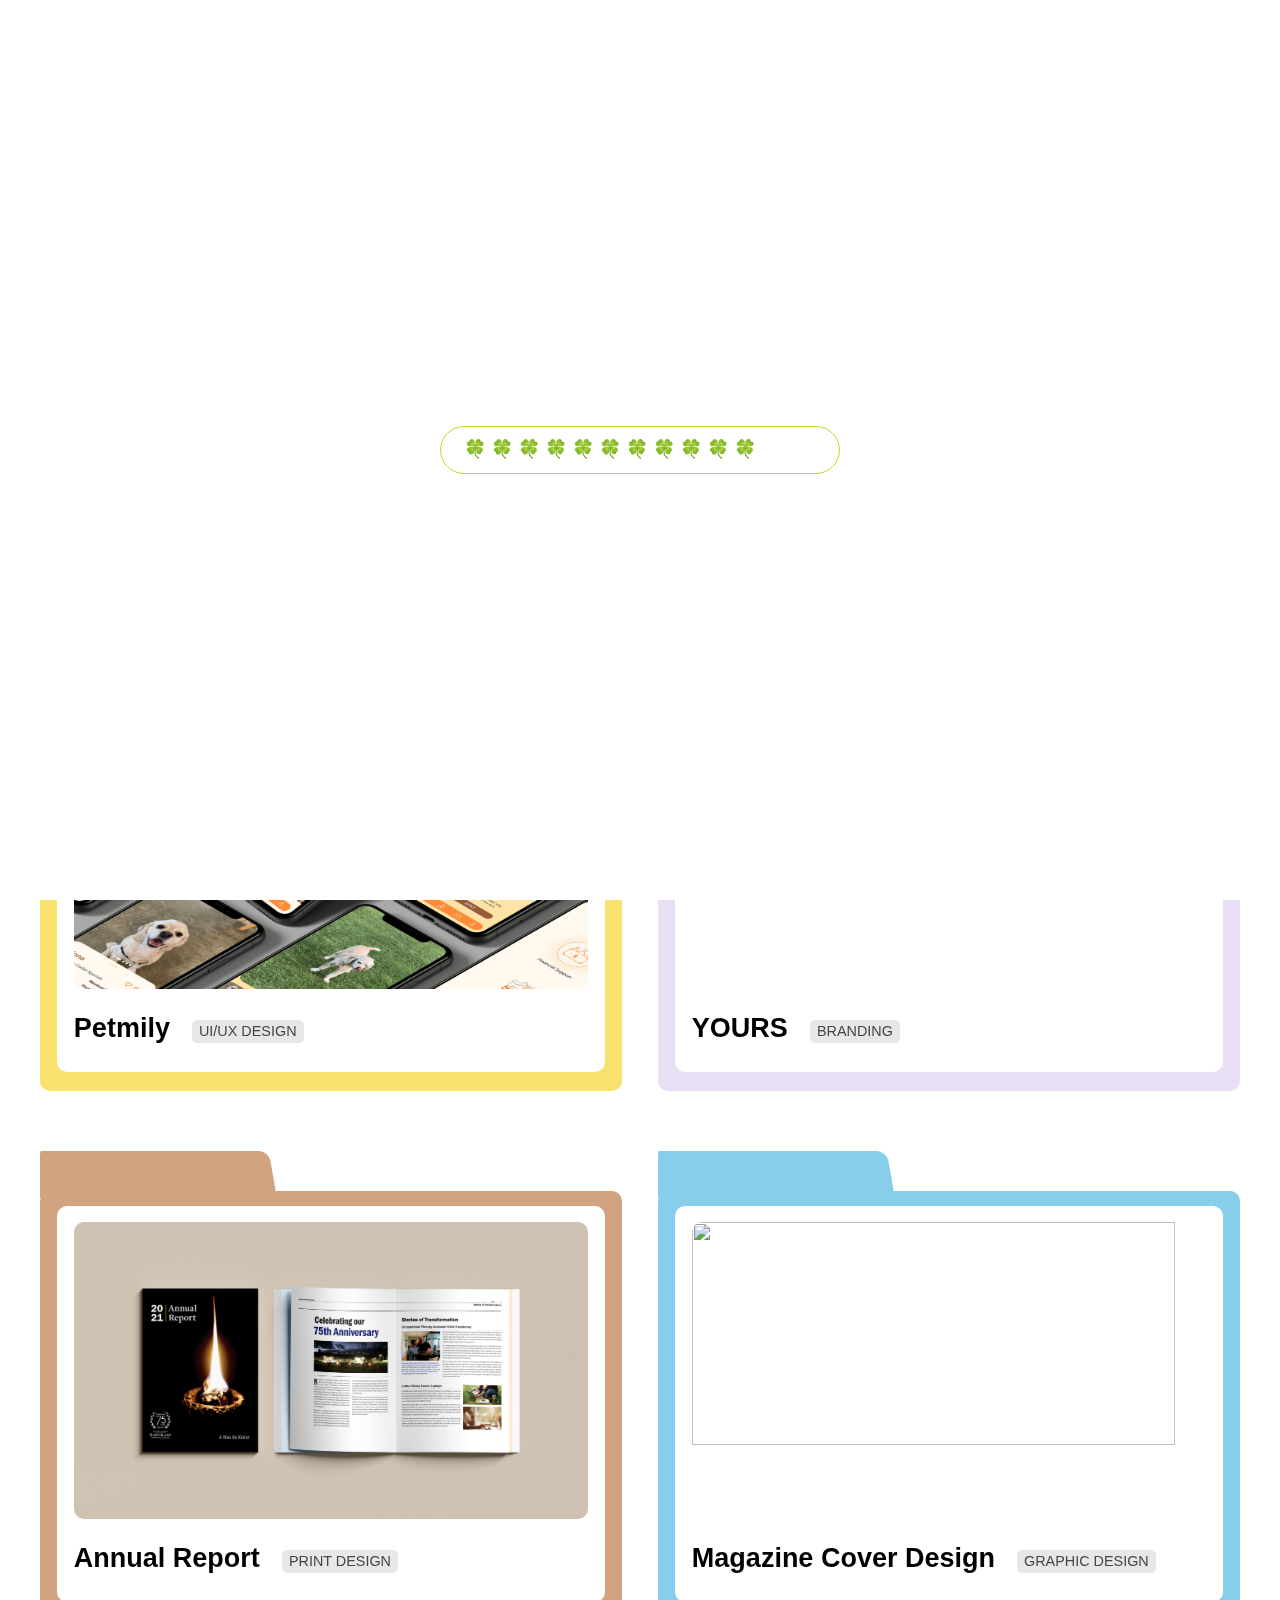
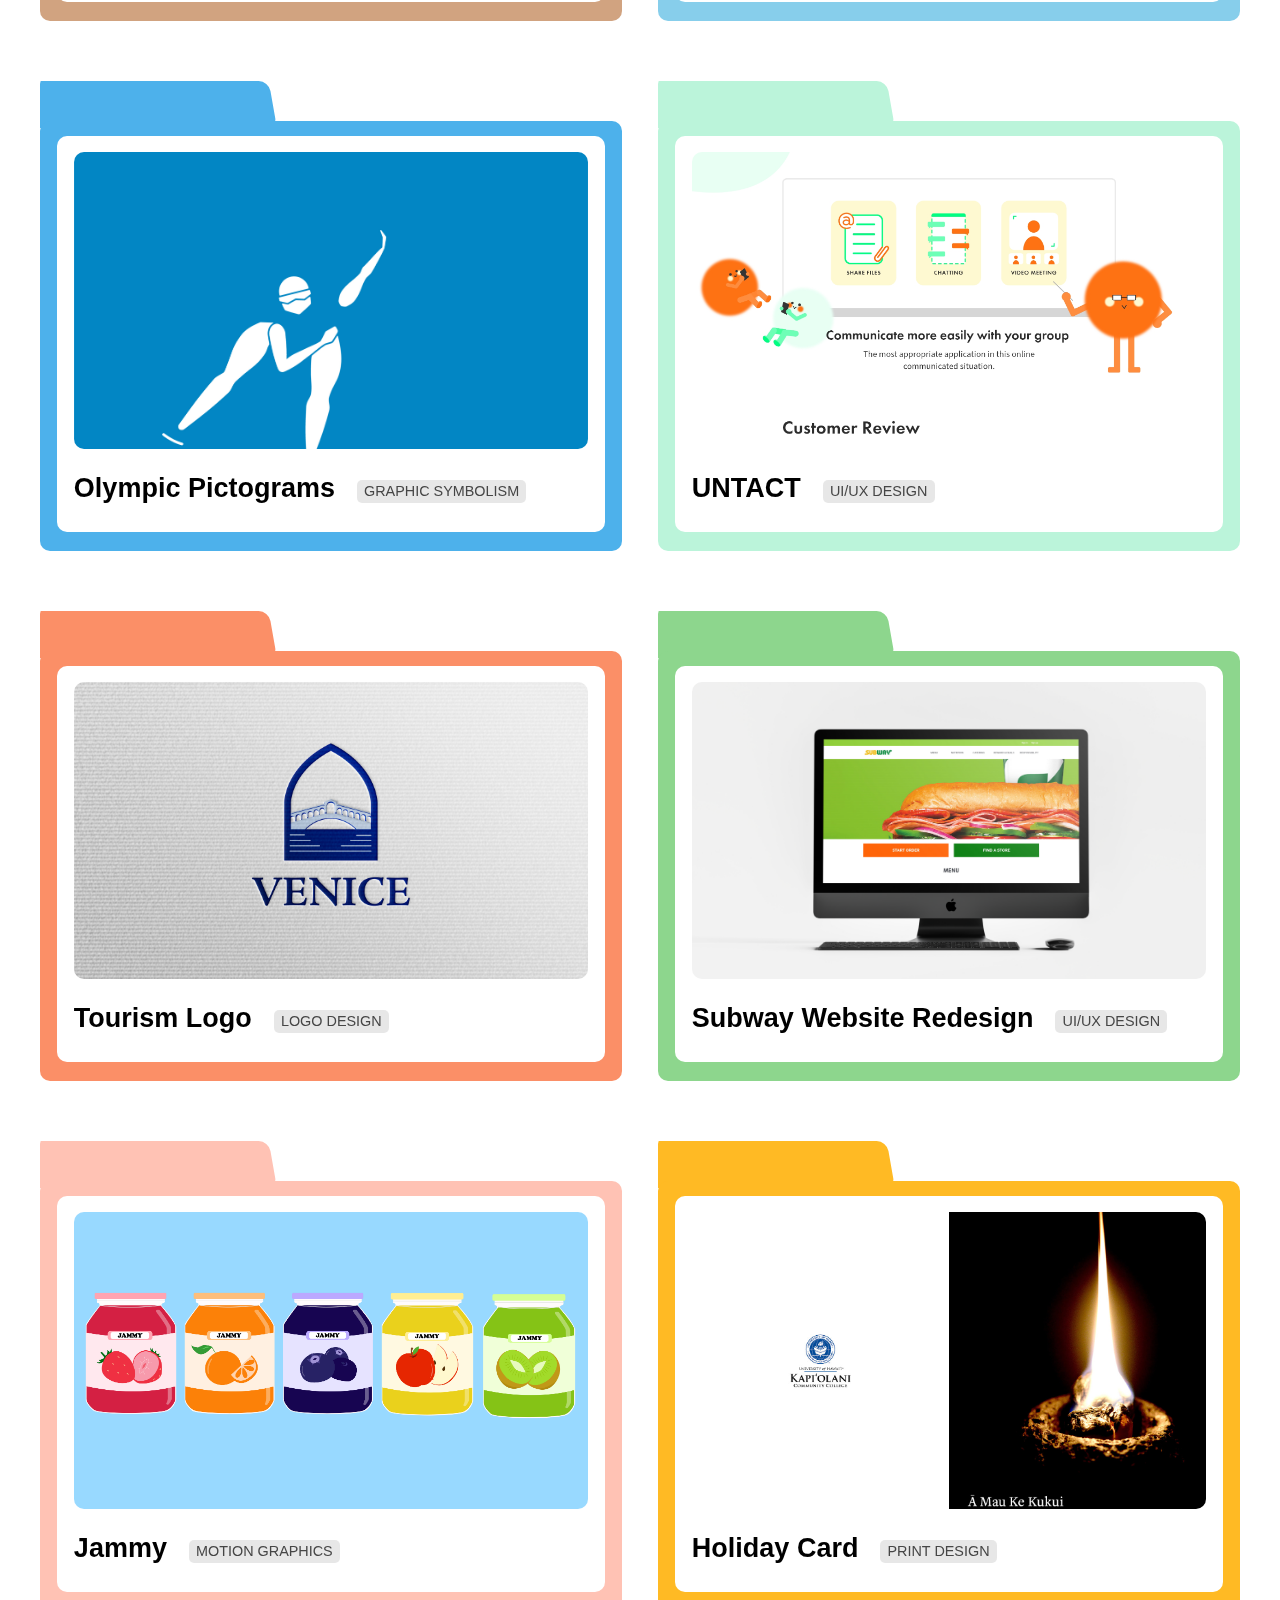
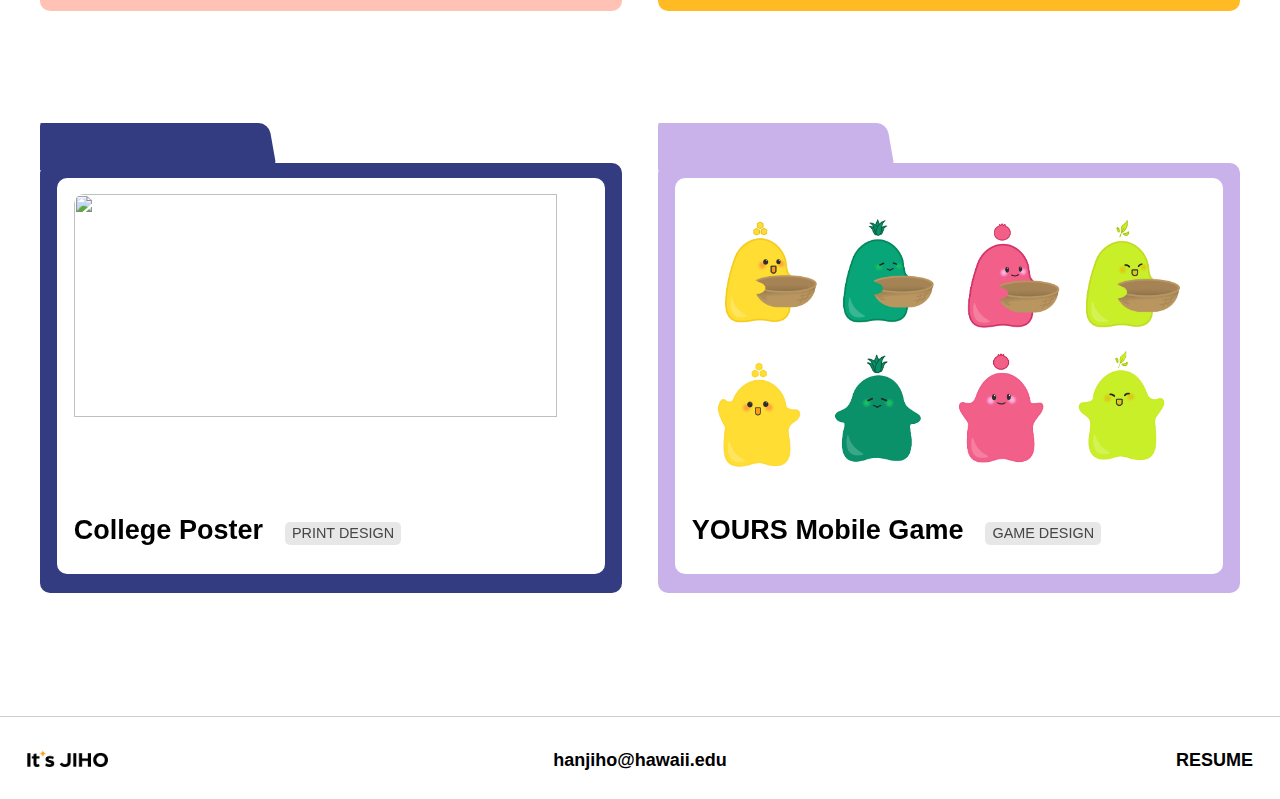
==== commit b0da00ca: "portfolio update" ====
--- a/index.html
+++ b/index.html
@@ -203,7 +203,7 @@
                     <div class="folder-top eleventh"></div>
                         <div class="folder-square eleventh">
                             <div class="folder-white">
-                                <a href="collegeposter.html"><img src="img/petmily/cover.jpg"></a>
+                                <a href="collegeposter.html"><img src="img/collegeposter/KCC Poster jpg.jpg"></a>
                                 <div class="folder-text">
                                     <h2>College Poster</h2>
                                     <p>Print Design</p>
@@ -217,7 +217,7 @@
                     <div class="folder-top twelveth"></div>
                         <div class="folder-square twelveth">
                             <div class="folder-white">
-                                <a href="mobilegame.html"><img src="img/petmily/cover.jpg"></a>
+                                <a href="mobilegame.html"><img src="img/mobilegame/character design.jpg"></a>
                                 <div class="folder-text">
                                     <h2>YOURS Mobile Game</h2>
                                     <p>Game Design</p>
--- a/css/style.css
+++ b/css/style.css
@@ -5,7 +5,7 @@
 }
 
 html {
-  background-color: white;
+  background-color: rgb(255, 255, 255);
 }
 
 body {
@@ -49,7 +49,7 @@
   margin-left: 1.5em;
 }
 .site-header .site-nav ul li a {
-  color: black;
+  color: rgb(0, 0, 0);
 }
 
 hr {
@@ -68,8 +68,8 @@
   margin-bottom: 6em;
   padding: 0;
   border-radius: 20px;
-  -webkit-box-shadow: inset 0 0 1px white;
-          box-shadow: inset 0 0 1px white;
+  -webkit-box-shadow: inset 0 0 1px rgb(255, 255, 255);
+          box-shadow: inset 0 0 1px rgb(255, 255, 255);
   -webkit-box-shadow: 0px 0px 7px rgba(0, 0, 0, 0.075);
           box-shadow: 0px 0px 7px rgba(0, 0, 0, 0.075);
 }
@@ -104,7 +104,7 @@
 }
 
 .nav-olympic {
-  background-color: #4db1eb;
+  background-color: rgb(77, 177, 235);
   height: 40px;
   border-radius: 20px 20px 0 0;
 }
@@ -122,7 +122,7 @@
 }
 
 .nav-subway {
-  background-color: #8dd68d;
+  background-color: rgb(141, 214, 141);
   height: 40px;
   border-radius: 20px 20px 0 0;
 }
@@ -134,7 +134,7 @@
 }
 
 .nav-holidaycard {
-  background-color: #ffba24;
+  background-color: rgb(255, 186, 36);
   height: 40px;
   border-radius: 20px 20px 0 0;
 }
@@ -184,7 +184,7 @@
   font-weight: bold;
 }
 .site-footer .site-nav ul li a {
-  color: black;
+  color: rgb(0, 0, 0);
 }
 
 /* CONTAINER */
@@ -482,10 +482,10 @@
 }
 .sub-container .project-button .holidaycard {
   background-color: white;
-  border: #ffba24 2px solid;
+  border: rgb(255, 186, 36) 2px solid;
 }
 .sub-container .project-button .holidaycard:hover {
-  background-color: #ffba24;
+  background-color: rgb(255, 186, 36);
 }
 .sub-container .project-button .yours {
   background-color: white;
@@ -510,10 +510,10 @@
 }
 .sub-container .project-button .olympic {
   background-color: white;
-  border: #4db1eb 2px solid;
+  border: rgb(77, 177, 235) 2px solid;
 }
 .sub-container .project-button .olympic:hover {
-  background-color: #4db1eb;
+  background-color: rgb(77, 177, 235);
 }
 .sub-container .project-button .untact {
   background-color: white;
@@ -531,10 +531,10 @@
 }
 .sub-container .project-button .subway {
   background-color: white;
-  border: #8dd68d 2px solid;
+  border: rgb(141, 214, 141) 2px solid;
 }
 .sub-container .project-button .subway:hover {
-  background-color: #8dd68d;
+  background-color: rgb(141, 214, 141);
 }
 .sub-container .project-button .jammy {
   background-color: white;
@@ -610,7 +610,7 @@
       -ms-grid-row-align: center;
       align-self: center;
   padding: 1em 0.5em;
-  border: 1px solid #b6df21;
+  border: 1px solid rgb(182, 223, 33);
   border-radius: 24px;
   text-align: left;
 }
@@ -657,7 +657,7 @@
   margin: 0;
 }
 .hero .container .hero-left .color {
-  color: #b6df21;
+  color: rgb(182, 223, 33);
 }
 .hero .container .hero-right {
   max-width: 50%;
@@ -685,13 +685,13 @@
   margin-bottom: 6em;
   padding: 0;
   border-radius: 20px;
-  -webkit-box-shadow: inset 0 0 1px white;
-          box-shadow: inset 0 0 1px white;
+  -webkit-box-shadow: inset 0 0 1px rgb(255, 255, 255);
+          box-shadow: inset 0 0 1px rgb(255, 255, 255);
   -webkit-box-shadow: 0px 0px 7px rgba(0, 0, 0, 0.075);
           box-shadow: 0px 0px 7px rgba(0, 0, 0, 0.075);
 }
 .about-hero .container .menu-container .nav-about {
-  background-color: #b6df21;
+  background-color: rgb(182, 223, 33);
   height: 40px;
   border-radius: 20px 20px 0 0;
 }
@@ -794,19 +794,19 @@
   background-repeat: no-repeat;
 }
 .sub-hero .untact {
-  background-image: url(../img/untact/hero.jpg);
+  background-image: url(../img/untact/hero1.jpg);
   background-position: center;
   background-size: cover;
   background-repeat: no-repeat;
 }
 .sub-hero .collegeposter {
-  background-image: url(../img/jammy/hero.jpg);
+  background-image: url(../img/collegeposter/hero.jpg);
   background-position: center;
   background-size: cover;
   background-repeat: no-repeat;
 }
 .sub-hero .mobilegame {
-  background-image: url(../img/jammy/hero.jpg);
+  background-image: url(../../img/mobilegame/hero.jpg);
   background-position: center;
   background-size: cover;
   background-repeat: no-repeat;
@@ -820,7 +820,7 @@
   -webkit-box-pack: center;
       -ms-flex-pack: center;
           justify-content: center;
-  color: white;
+  color: rgb(255, 255, 255);
   z-index: 2;
   padding-top: 20vh;
   padding-bottom: 20vh;
@@ -842,7 +842,7 @@
   font-size: 0.5em;
 }
 #sub-work .holidaycard-back {
-  background-color: #ffba24;
+  background-color: rgb(255, 186, 36);
   width: 100%;
   margin: 0;
   color: transparent;
@@ -856,7 +856,7 @@
   font-size: 0.5em;
 }
 #sub-work .olympic-back {
-  background-color: #4db1eb;
+  background-color: rgb(77, 177, 235);
   width: 100%;
   margin: 0;
   color: transparent;
@@ -870,7 +870,7 @@
   font-size: 0.5em;
 }
 #sub-work .subway-back {
-  background-color: #8dd68d;
+  background-color: rgb(141, 214, 141);
   width: 100%;
   margin: 0;
   color: transparent;
@@ -917,7 +917,7 @@
   text-align: center;
 }
 #sub-work .mobilegamevideo video {
-  max-width: 50%;
+  max-width: 30%;
 }
 
 /* RESPONSIVE IMAGES */
@@ -976,12 +976,10 @@
   .splashscreen {
     display: none;
   }
-
   .site-header .container,
 .site-footer .container {
     margin: 0;
   }
-
   #work {
     display: -webkit-box;
     display: -ms-flexbox;
@@ -998,7 +996,6 @@
   #work p {
     font-size: 0.8em;
   }
-
   #sub-work .grid-container {
     display: inline-block;
   }
@@ -1017,18 +1014,15 @@
   #sub-work .grid-container :nth-child(4) {
     margin-bottom: 0.5em;
   }
-
   .about-hero .row {
     display: inline-block;
   }
   .about-hero .row .one-half.column {
     width: 100%;
   }
-
   .sub-hero h1 {
     font-size: 4em;
   }
-
   .hero .container {
     display: inline-block;
     text-align: center;
@@ -1066,7 +1060,7 @@
 .folder .folder-top {
   width: 100%;
   height: 8%;
-  background: #fceca5;
+  background: rgb(252, 236, 165);
   -webkit-transform: skew(10deg) translate(-60%);
           transform: skew(10deg) translate(-60%);
   position: relative;
@@ -1074,7 +1068,7 @@
   border-radius: 10px;
 }
 .folder .folder-square {
-  background: #fceca5;
+  background: rgb(252, 236, 165);
   width: 100%;
   height: 74%;
   position: relative;
@@ -1108,7 +1102,7 @@
   font-size: 0.8em;
   margin-top: 0.8em;
   margin-left: 4%;
-  color: #464646;
+  color: rgb(70, 70, 70);
   padding: 0.2em 0.5em 0.3em 0.5em;
   background-color: rgba(2, 2, 2, 0.096);
   border-radius: 5px;
@@ -1161,7 +1155,7 @@
 
 .folder-top.third,
 .folder-square.third {
-  background-color: #ffba24;
+  background-color: rgb(255, 186, 36);
 }
 
 .folder-top.fourth,
@@ -1171,7 +1165,7 @@
 
 .folder-top.fifth,
 .folder-square.fifth {
-  background-color: #4db1eb;
+  background-color: rgb(77, 177, 235);
 }
 
 .folder-top.sixth,
@@ -1181,7 +1175,7 @@
 
 .folder-top.seventh,
 .folder-square.seventh {
-  background-color: #8dd68d;
+  background-color: rgb(141, 214, 141);
 }
 
 .folder-top.eighth,
